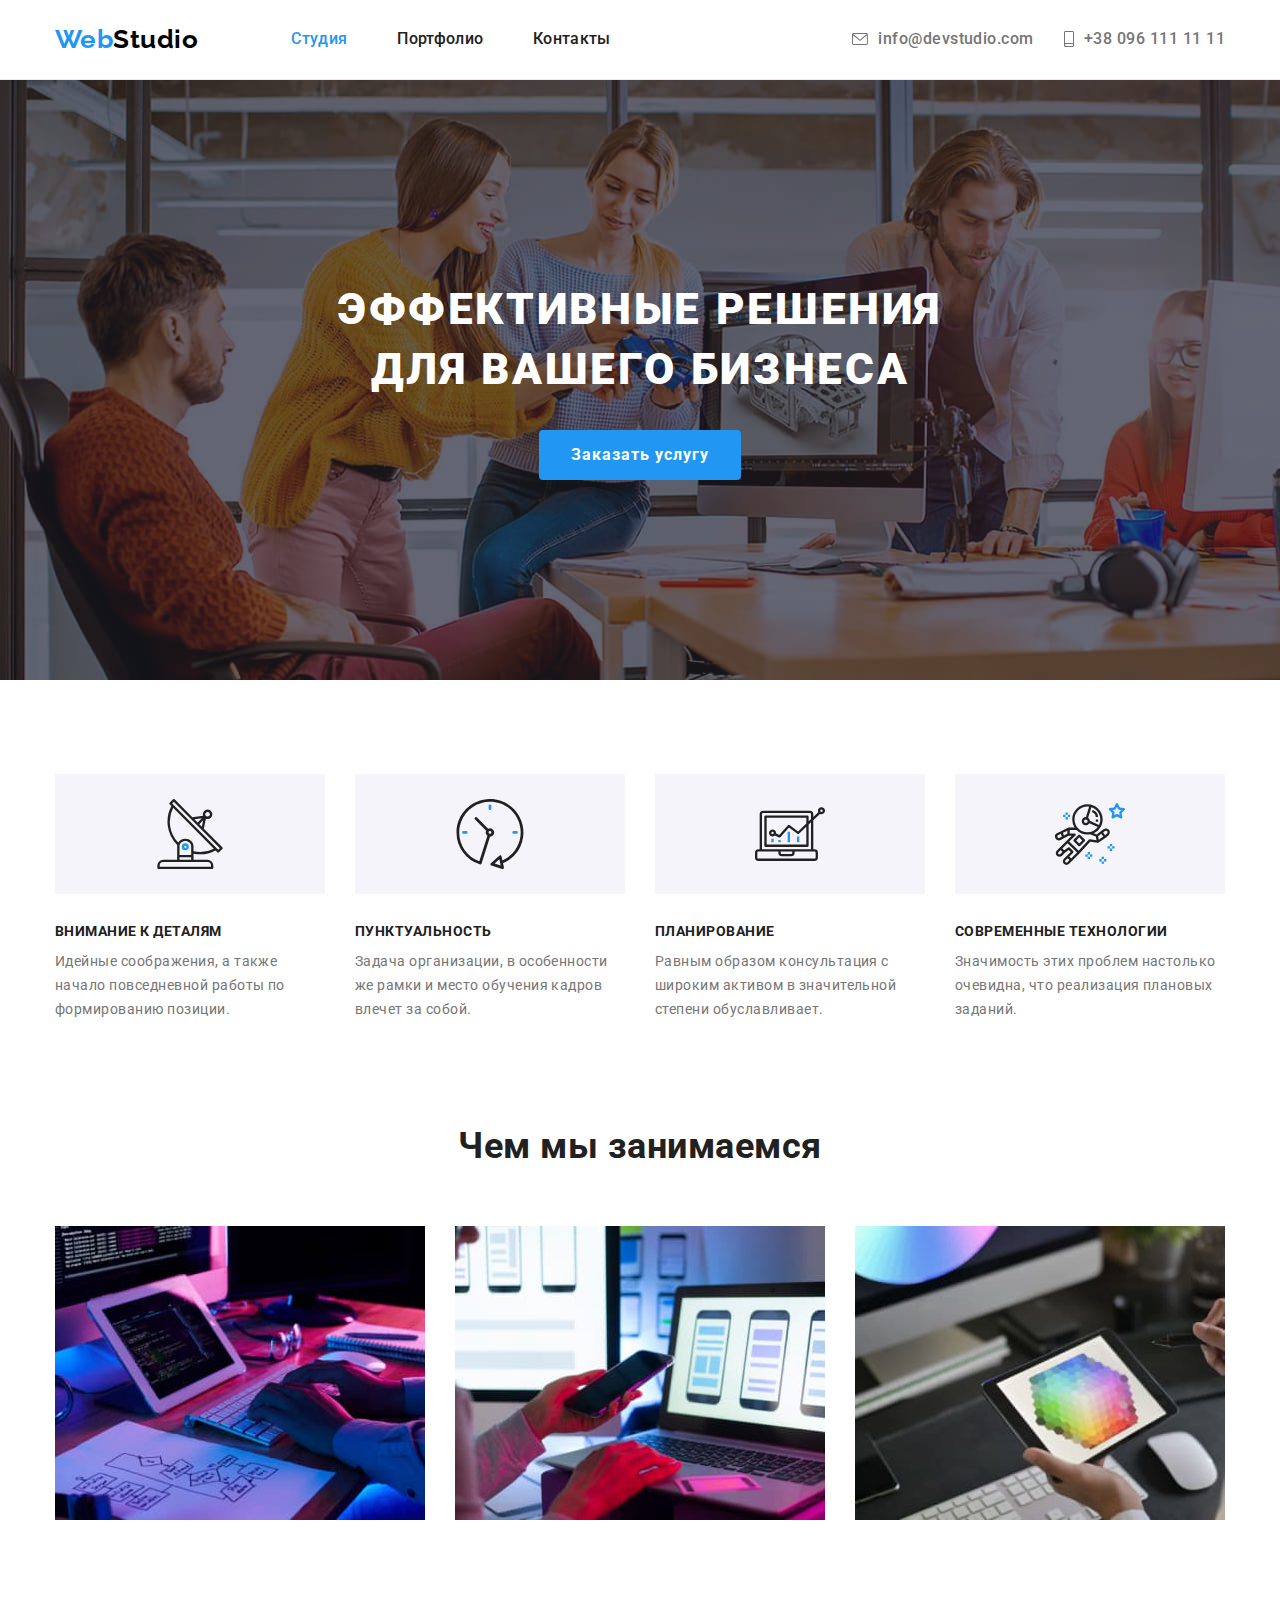
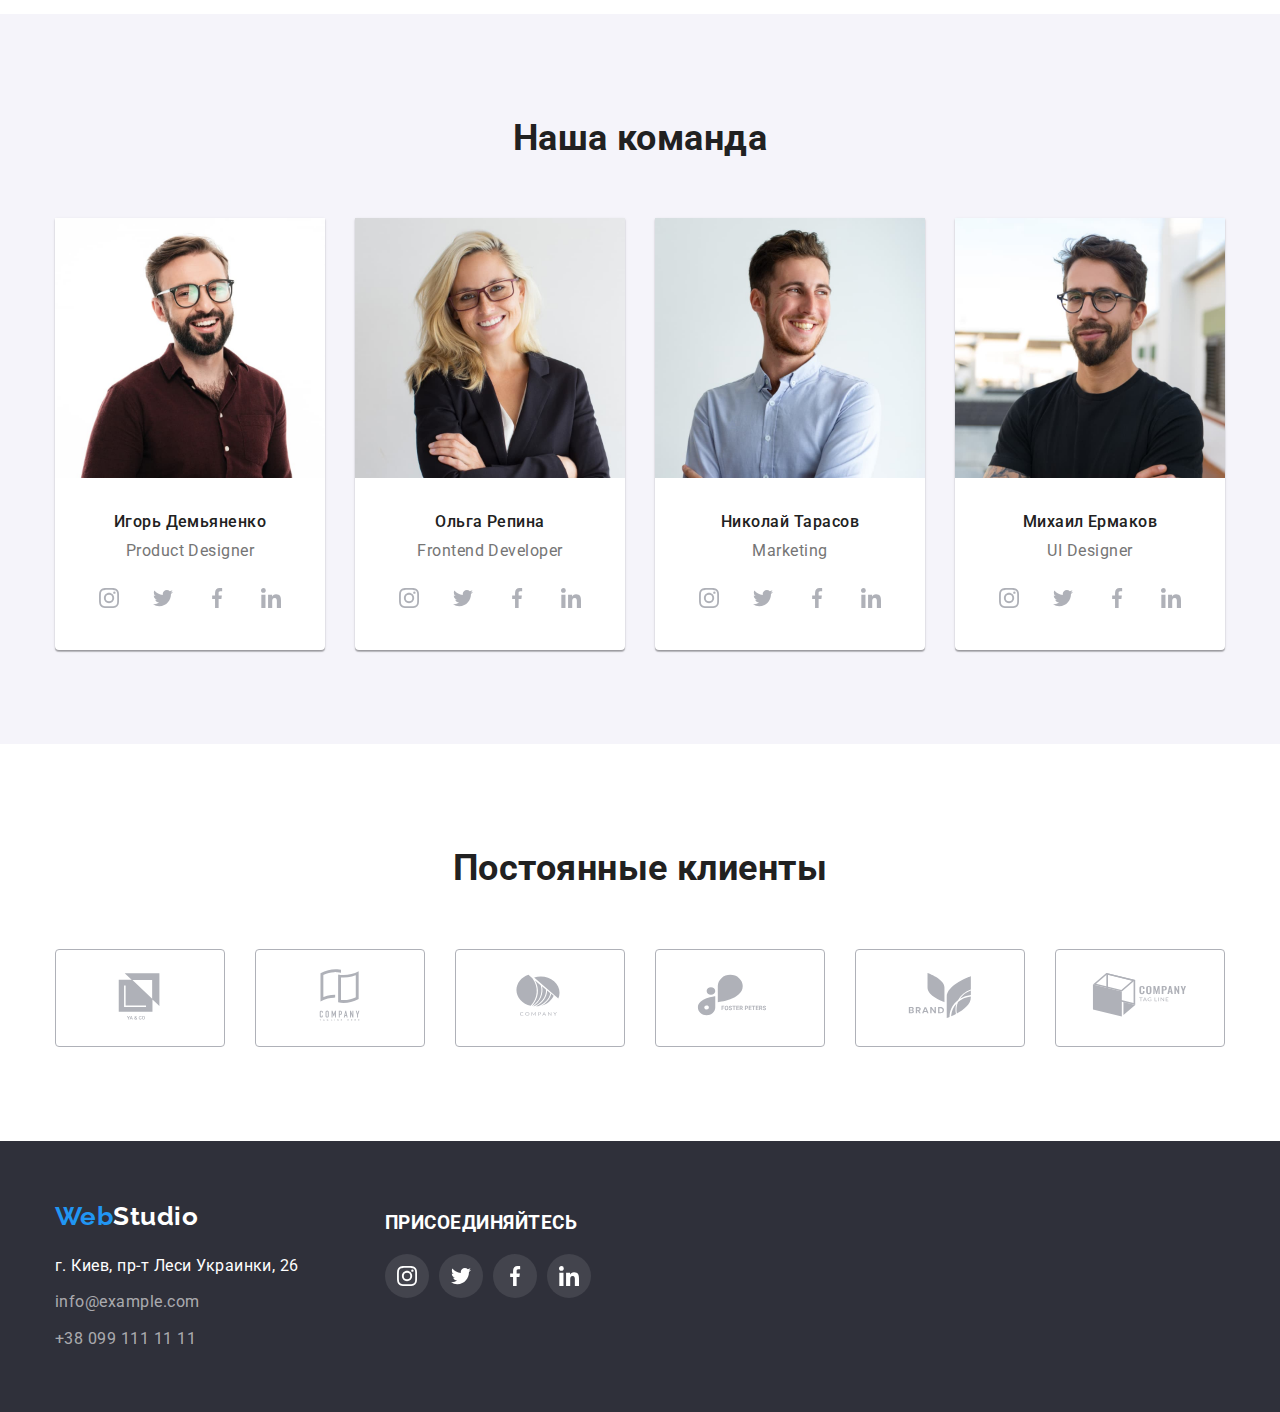
==== index.html @ c9135eb9 "hm5" ====
<!DOCTYPE html>
<html lang="ru">
<head>
   <meta charset="UTF-8">
   <meta http-equiv="X-UA-Compatible" content="IE=edge">
   <meta name="viewport" content="width=device-width, initial-scale=1.0">
   <title>Студия</title>
   <link href="https://fonts.googleapis.com/css2?family=Raleway:wght@700&family=Roboto:wght@400;500;700;900&display=swap" rel="stylesheet">
   <link rel="stylesheet" href="https://cdnjs.cloudflare.com/ajax/libs/modern-normalize/1.1.0/modern-normalize.min.css">
   <link rel="stylesheet" href="./css/style.css">
</head>
<body>
   <header class="page-header">
      <div class="container container-header">
         <nav class="site-nav">
            <a href="" class="logo">Web<span class="studio">Studio</span></a>
            <ul class="nav-list">
               <li class="nav-item"> <a href="" class="link-current">Студия</a> </li>
               <li class="nav-item"> <a href="./portfolio.html" class="link">Портфолио</a> </li>
               <li class="nav-item"> <a href="" class="link">Контакты</a> </li>
            </ul>
         </nav>
            <ul class="contacts-list">
               <li class="contacts-item"> 
                  <a href="mailto:info@example.com" class="contacts-link">
                     <svg class="contacts-icon" width="16" height="12">
                        <use href="./images/sprite.svg#icon-envelope"></use>
                     </svg> info@devstudio.com
                  </a>
               </li>
               <li class="contacts-item"> 
                  <a href="tel:+380961111111" class="contacts-link">
                     <svg class="contacts-icon" width="10" height="16">
                           <use href="./images/sprite.svg#icon-smartphone"></use>
                     </svg>+38 096 111 11 11
                  </a>
               </li>
            </ul>
      </div>      
   </header>
   <main>
      <section class="section-hero">
            <h1 class="title-hero">ЭФФЕКТИВНЫЕ РЕШЕНИЯ <br> ДЛЯ ВАШЕГО БИЗНЕСА</h1>
            <button class="btn" type="button">Заказать услугу</button>
      </section>
      <section class="section"> 
         <div class="container">
            <h2 class="section-title visually-hidden">Особенности</h2>
            <ul class="features-list">
               <li class="features-item"> 
                  <div class="features-box">
                     <svg class="features-icon" width="70" height="70">
                        <use href="./images/sprite.svg#icon-antenna-1"></use>
                     </svg>
                  </div>
                  <h3 class="features-title">ВНИМАНИЕ К ДЕТАЛЯМ</h3>
                  <p class="features-text">Идейные соображения, а также начало повседневной работы по формированию позиции.</p>
               </li>
               <li class="features-item">
                  <div class="features-box">
                     <svg class="features-icon" width="70" height="70">
                        <use href="./images/sprite.svg#icon-clock-1"></use>
                     </svg>
                  </div>
                  <h3 class="features-title">ПУНКТУАЛЬНОСТЬ</h3>
                  <p class="features-text">Задача организации, в особенности же рамки и место обучения кадров влечет за собой.</p>
               </li>
               <li class="features-item">
                  <div class="features-box">
                     <svg class="features-icon" width="70" height="70">
                        <use href="./images/sprite.svg#icon-diagram-1"></use>
                     </svg>
                  </div>
                  <h3 class="features-title">ПЛАНИРОВАНИЕ</h3>
                  <p class="features-text">Равным образом консультация с широким активом в значительной степени обуславливает.</p>
               </li>
               <li class="features-item">
                  <div class="features-box">
                     <svg class="features-icon" width="70" height="70">
                        <use href="./images/sprite.svg#icon-astronaut-1"></use>
                     </svg>
                  </div>
                  <h3 class="features-title">СОВРЕМЕННЫЕ ТЕХНОЛОГИИ</h3>
                  <p class="features-text">Значимость этих проблем настолько очевидна, что реализация плановых заданий.</p>
               </li>
            </ul>
         </div>
      </section>
      <section class="section section-img">
         <div class="container">
            <h2 class="section-title">Чем мы занимаемся</h2>
            <ul class="img-list">
               <li class=""> <img class="img" src="./images/box1.jpg" alt="box1" width="370"></li>
               <li class=""> <img class="img" src="./images/box2.jpg" alt="box2" width="370"></li>
               <li class=""> <img class="img" src="./images/box3.jpg" alt="box3" width="370"></li>
            </ul>
         </div>
      </section>
      <section class="section section-team">
         <div class="container">
            <h2 class="section-title">Наша команда</h2>
            <ul class="team-list">
               <li class="team-list-item">
                  <img src="./images/ProductDesigner.jpg" alt="ProductDesigner" width="270">
                     <div class="team-stand">
                        <h3 class="team-list-name">Игорь Демьяненко</h3>
                        <p class="team-list-position">Product Designer</p>
                        <ul class="social-list">
                           <li class="social-list-item">
                              <a href="" class="social-links">
                                 <svg class="links-icon" width="20" height="20">
                                    <use href="./images/sprite.svg#icon-instagram-2"></use>
                                 </svg>
                              </a>
                           </li>
                           <li class="social-list-item">
                              <a href="" class="social-links">
                                 <svg class="links-icon" width="20" height="20">
                                    <use href="./images/sprite.svg#icon-twitter-1"></use>
                                 </svg>
                              </a>
                           </li>
                           <li class="social-list-item">
                              <a href="" class="social-links">
                                 <svg class="links-icon" width="20" height="20">
                                    <use href="./images/sprite.svg#icon-facebook-1"></use>
                                 </svg>
                              </a>
                           </li>
                           <li class="social-list-item">
                              <a href="" class="social-links">
                                 <svg class="links-icon" width="20" height="20">
                                    <use href="./images/sprite.svg#icon-linkedin-1"></use>
                                 </svg>
                              </a>
                           </li>
                        </ul>
                     </div>
               </li>
               <li class="team-list-item">
                  <img src="./images/FrontendDeveloper.jpg" alt="FrontendDeveloper" width="270">
                     <div class="team-stand">
                        <h3 class="team-list-name">Ольга Репина</h3>
                        <p class="team-list-position">Frontend Developer</p>
                         <ul class="social-list">
                           <li class="social-list-item">
                              <a href="" class="social-links">
                                 <svg class="links-icon" width="20" height="20">
                                    <use href="./images/sprite.svg#icon-instagram-2"></use>
                                 </svg>
                              </a>
                           </li>
                           <li class="social-list-item">
                              <a href="" class="social-links">
                                 <svg class="links-icon" width="20" height="20">
                                    <use href="./images/sprite.svg#icon-twitter-1"></use>
                                 </svg>
                              </a>
                           </li>
                           <li class="social-list-item">
                              <a href="" class="social-links">
                                 <svg class="links-icon" width="20" height="20">
                                    <use href="./images/sprite.svg#icon-facebook-1"></use>
                                 </svg>
                              </a>
                           </li>
                           <li class="social-list-item">
                              <a href="" class="social-links">
                                 <svg class="links-icon" width="20" height="20">
                                    <use href="./images/sprite.svg#icon-linkedin-1"></use>
                                 </svg>
                              </a>
                           </li>
                        </ul>
                     </div>
               </li>        
               <li class="team-list-item">
                  <img src="./images/Marketing.jpg" alt="Marketing" width="270">
                     <div class="team-stand">
                        <h3 class="team-list-name">Николай Тарасов</h3>
                        <p class="team-list-position">Marketing</p>
                         <ul class="social-list">
                           <li class="social-list-item">
                              <a href="" class="social-links">
                                 <svg class="links-icon" width="20" height="20">
                                    <use href="./images/sprite.svg#icon-instagram-2"></use>
                                 </svg>
                              </a>
                           </li>
                           <li class="social-list-item">
                              <a href="" class="social-links">
                                 <svg class="links-icon" width="20" height="20">
                                    <use href="./images/sprite.svg#icon-twitter-1"></use>
                                 </svg>
                              </a>
                           </li>
                           <li class="social-list-item">
                              <a href="" class="social-links">
                                 <svg class="links-icon" width="20" height="20">
                                    <use href="./images/sprite.svg#icon-facebook-1"></use>
                                 </svg>
                              </a>
                           </li>
                           <li class="social-list-item">
                              <a href="" class="social-links">
                                 <svg class="links-icon" width="20" height="20">
                                    <use href="./images/sprite.svg#icon-linkedin-1"></use>
                                 </svg>
                              </a>
                           </li>
                        </ul>
                     </div>
               </li>        
               <li class="team-list-item">
                  <img src="./images/UIDesigner.jpg" alt="UIDesigner" width="270">
                     <div class="team-stand">
                        <h3 class="team-list-name">Михаил Ермаков</h3>
                        <p class="team-list-position">UI Designer</p>
                         <ul class="social-list">
                           <li class="social-list-item">
                              <a href="" class="social-links">
                                 <svg class="links-icon" width="20" height="20">
                                    <use href="./images/sprite.svg#icon-instagram-2"></use>
                                 </svg>
                              </a>
                           </li>
                           <li class="social-list-item">
                              <a href="" class="social-links">
                                 <svg class="links-icon" width="20" height="20">
                                    <use href="./images/sprite.svg#icon-twitter-1"></use>
                                 </svg>
                              </a>
                           </li>
                           <li class="social-list-item">
                              <a href="" class="social-links">
                                 <svg class="links-icon" width="20" height="20">
                                    <use href="./images/sprite.svg#icon-facebook-1"></use>
                                 </svg>
                              </a>
                           </li>
                           <li class="social-list-item">
                              <a href="" class="social-links">
                                 <svg class="links-icon" width="20" height="20">
                                    <use href="./images/sprite.svg#icon-linkedin-1"></use>
                                 </svg>
                              </a>
                           </li>
                        </ul>
                     </div>
               </li>
            </ul>
         </div>
      </section>
      <section class="section">
         <div class="container">
            <h2 class="section-title">Постоянные клиенты</h2>
            <ul class="client-list">
               <li class="client-item">
                  <a href="" class="client-link">
                     <svg class="client-icon" width="106" height="60">
                        <use href="./images/sprite.svg#icon-Logo"></use>
                     </svg>
                  </a>
               </li>
               <li class="client-item">
                  <a href="" class="client-link">
                     <svg class="client-icon" width="106" height="60">
                        <use href="./images/sprite.svg#icon-Logo-1"></use>
                     </svg>
                  </a>
               </li>
               <li class="client-item">
                  <a href="" class="client-link">
                     <svg class="client-icon" width="106" height="60">
                        <use href="./images/sprite.svg#icon-Logo-2"></use>
                     </svg>
                  </a>
               </li>
               <li class="client-item">
                  <a href="" class="client-link">
                     <svg class="client-icon" width="106" height="60">
                        <use href="./images/sprite.svg#icon-Logo-3"></use>
                     </svg>
                  </a>
               </li>
               <li class="client-item">
                  <a href="" class="client-link">
                     <svg class="client-icon" width="106" height="60">
                        <use href="./images/sprite.svg#icon-Logo-4"></use>
                     </svg>
                  </a>
               </li>
               <li class="client-item">
                  <a href="" class="client-link">
                     <svg class="client-icon" width="106" height="60">
                        <use href="./images/sprite.svg#icon-Logo-5"></use>
                     </svg>
                  </a>
               </li>
            </ul>
         </div>
      </section>
   </main>
   <footer class="footer"> 
      <div class="container-footer">
         <div>
            <a href="" class="logo-footer">Web<span class="studio-footer">Studio</span></a>
            <address class="address">
               <ul class="address-list">
                  <li class="address-list-item"> <p> г. Киев, пр-т Леси Украинки, 26</p></li>
                  <li class="address-list-item"> <a href="mailto:info@example.com" class="contacts-link-footer">info@example.com</a></li>
                  <li class="address-list-item"> <a href="tel:+380991111111" class="contacts-link-footer">+38 099 111 11 11</a></li>
               </ul>
            </address>
         </div>
         <div class="social-box">
            <h3 class="social-box-title">ПРИСОЕДИНЯЙТЕСЬ</h3>
             <ul class="social-list">
               <li class="social-list-item">
                  <a href="" class="social-links social-links-footer">
                     <svg class="links-icon-footer" width="20" height="20">
                        <use href="./images/sprite.svg#icon-instagram-2"></use>
                     </svg>
                  </a>
               </li>
               <li class="social-list-item">
                 <a href="" class="social-links social-links-footer">
                    <svg class="links-icon-footer" width="20" height="20">
                         <use href="./images/sprite.svg#icon-twitter-1"></use>
                     </svg>
                  </a>
               </li>
               <li class="social-list-item">
                  <a href="" class="social-links social-links-footer">
                    <svg class="links-icon-footer" width="20" height="20">
                        <use href="./images/sprite.svg#icon-facebook-1"></use>
                     </svg>
                  </a>
               </li>
               <li class="social-list-item">
                  <a href="" class="social-links social-links-footer">
                     <svg class="links-icon-footer" width="20" height="20">
                        <use href="./images/sprite.svg#icon-linkedin-1"></use>
                     </svg>
                  </a>
               </li>
            </ul>
         </div>
       </div>
   </footer>
</body>
</html>
---- css/style.css ----
html {
  box-sizing: border-box;
}

*,
*::before,
*::after {
  box-sizing: inherit;
}

:root {
  --primary-text-color: #212121;
  --text-color: #757575;
  --accent-color: #2196f3;
  --primary-white-color: #ffffff;
  --logo-color: #000000;
  --grey-color: #f5f4fa;
  --background-color: #2f303a;
  --card-shadow: 0px 1px 3px rgba(0, 0, 0, 0.12),
    0px 1px 1px rgba(0, 0, 0, 0.14), 0px 2px 1px rgba(0, 0, 0, 0.2);
  --card-interval: 30px;
}
body{

  font-family: Roboto, sans-serif;
  color: var(--primary-text-color);
  background-color: var(--primary-white-color);
  letter-spacing: 0.03em;
  
}
h1,
h2,
h3,
h4,
p,
ul {
  margin: 0;
  padding: 0;
}
ul {
  list-style: none;
}
/* Common classes */
.container {
  width: 1200px;
  margin: 0 auto;
  padding: 0 15px;
}
.img {
  display: block;
  width: 100%;
  height: auto;
}
.visually-hidden {
  position: absolute;
  width: 1px;
  height: 1px;
  margin: -1px;
  border: 0;
  padding: 0;
  clip: rect(0 0 0 0);
  overflow: hidden;
}

/* common header */
.page-header {
  border-bottom: 1px solid #ececec;
  height: 80px;
  display: flex;
}
.container-header {
  display: flex;
  align-items: center;
}
.site-nav {
  display: flex;
  align-items: center;
  margin-right: auto;
}

.logo {
  color: var(--accent-color);
  font-family: Raleway;
  font-weight: 700;
  font-size: 26px;
  line-height: 1.19;
  text-align: left;
  text-decoration: none;
  display: inline-block;
  margin-right: 93px;
}

.studio {
  display: inline-block;
  color: var(--logo-color);
}

.nav-list {
  display: flex;
}
.nav-item:not(:last-child) {
  margin-right: 50px;
}
.contacts-item:not(:last-child) {
  margin-right: 50px;
}

.link {
  color: var(--primary-text-color);
  text-decoration: none;
  display: block;
  padding-top: 20px;
  padding-bottom: 20px;
  font-weight: 500;
  line-height: 1.14;
  letter-spacing: 0.02em;
}
.link-current {
  color: var(--accent-color);
  text-decoration: none;
  display: block;
  padding-top: 20px;
  padding-bottom: 20px;
  font-weight: 500;
  line-height: 1.14;
  letter-spacing: 0.02em;
}
.link:hover,
.link:focus,
.contacts-link:hover .contacts-icon,.contacts-link:focus .contacts-icon
 {
  fill:var(--accent-color);
  color: var(--accent-color);
}
.contacts-link:hover,.contacts-link:focus{
  color: var(--accent-color);
}

.contacts-list {
  display: flex;
  align-items: center;
}
.contacts-item {
  display: flex
}
.contacts-item:not(:last-child){
  margin-right: var(--card-interval);
}

.contacts-link{
  display: flex;
  color: var(--text-color);
  text-decoration: none;
  align-items: center;
  font-weight: 500;
  line-height: 1.14;
  padding-top: 20px;
  padding-bottom: 20px;
}
.contacts-icon{
  margin-right: 10px;
  fill: var(--text-color);
  padding: 0;
}


/* main index.html */
.section-hero {
  background: var(--background-color);
  padding: 200px 0;
  text-align: center;
  height:600px;
  max-width: 1600px;
  background-repeat: no-repeat;
  margin-left: auto;
  margin-right: auto;
  background-image:linear-gradient(to right, rgba(47, 48, 58, 0.4),rgba(47, 48, 58, 0.4)), url(../images/background.css/background\ img.jpg);
}

.title-hero {
  color: var(--primary-white-color);
  font-size: 44px;
  font-weight: 900;
  line-height: 1.36;
  letter-spacing: 0.06em;
  text-align: center;
  margin-bottom: 30px;
}
.btn {
  color: var(--primary-white-color);
  background: var(--accent-color);
  font-size: 16px;
  line-height: 1.88;
  font-weight: 700;
  letter-spacing: 0.06em;
  cursor: pointer;
  border-radius: 4px;
  border: 0;
  padding: 10px 32px;
}
.btn:hover {
  background: #188ce8;
}
.section {
  padding: 94px 0;
}
.section-title {
  font-size: 36px;
  font-weight: 700;
  line-height: 1.67;
  text-align: center;
  margin-bottom: 50px;
}

.features-list {
  display: flex;
}
.features-item {

}
.features-item:not(:last-child) {
  margin-right: var(--card-interval);
}

.features-box{
  display: flex;
  margin-bottom:var(--card-interval);
  background: var(--grey-color);
  align-items: center;
  padding: 25px 100px;
}
.features-icon{

}

.features-title {
  font-weight: 700;
  line-height: 1.14;
  font-size: 14px;
  margin-bottom: 10px;
}
.features-text {
  color: var(--text-color);
  line-height: 1.71;
  font-size: 14px;
}
.section-img {
  padding-top: 0;
}
.img-list {
  display: flex;
  justify-content: space-between;
}

.section-team {
  background: var(--grey-color);
}
.team-list {
  display: flex;
  justify-content: space-between;
}
.team-list-item {
  background: var(--primary-white-color);
  box-shadow: var(--card-shadow);
  border-radius: 0px 0px 4px 4px;
  text-align: center;
}
.team-stand {
  padding: 30px 0;
}
.team-list-name {
  font-size: 16px;
  font-weight: 500;
  line-height: 1.19;
  margin-bottom: 10px;
}
.team-list-position {
  color: var(--text-color);
  font-size: 16px;
  line-height: 1.19;
  margin-bottom: 16px;
}
.social-list{
  display: flex;
  align-items: center;
  justify-content: center;
}
.social-list-item:not(:last-child){
  margin-right: 10px;
}
.social-links{
  display: flex;
  justify-content: center;
  align-items: center;
  cursor: pointer;
  width: 44px;
  background: #FFFFFF;
  height: 44px;
  border-radius: 50%;
  border: 0;
  padding: 0;
}
.social-links:hover,
.social-links:focus{
  background: var(--accent-color);
}
.links-icon{
  fill: #AFB1B8;
}
.social-links:hover .links-icon, .social-links:focus .links-icon    
{
  fill: #FFFFFF;
}     
.client-list{
  display: flex;
}
.client-item{
 
}
.client-item:not(:last-child){
 margin-right: var(--card-interval);
}
.client-link{
  display: block;
  border: 1px solid #AFB1B8;
  border-radius: 4px;
  cursor: pointer;
  background: #FFFFFF;
  border-radius: 4px;
  padding: 16px 31px;
}
.client-link:hover .client-icon, .client-link:focus .client-icon{
  fill: var(--accent-color);
}
.client-link:hover, .client-link:focus{
  border-color: var(--accent-color);
}
.client-icon{
  fill: #AFB1B8;
}
.client-icon:hover,
.client-icon:focus{
  fill: var(--accent-color);
}
/* main portfolio.html */
.portfolio-section {
}

.filter-list {
  display: flex;
  justify-content: center;
  margin-bottom: 50px;
}
.filter-item {
}
.filter-item:not(:last-child) {
  margin-right: 8px;
  
}

.filter-button {
  cursor: pointer;
  background: var(--grey-color);
  font-size: 16px;
  font-weight: 500;
  line-height: 1.63;
  border-radius: 4px;
  border: none;
  display: inline-block;
  padding: 6px 22px;
}
.filter-button:hover , .filter-button:focus{
  color: var(--primary-white-color);
  background: var(--accent-color);
  box-shadow: 0px 3px 1px rgba(0, 0, 0, 0.1), 0px 1px 2px rgba(0, 0, 0, 0.08), 0px 2px 2px rgba(0, 0, 0, 0.12);
}

.project-list {
  display: flex;
  flex-wrap: wrap;
  margin-left: calc(-1 * var(--card-interval));
  margin-top: calc(-1 * var(--card-interval));
}

.project-item {
  flex-basis: calc(100% / 3 - var(--card-interval));
  margin-left: var(--card-interval);
  margin-top: var(--card-interval);
}

.project-link:hover, 
.project-link:focus{
 box-shadow: 0px 1px 1px rgba(0, 0, 0, 0.12),
             0px 4px 4px rgba(0, 0, 0, 0.06), 
             1px 4px 6px rgba(0, 0, 0, 0.16);
}
.project-link {
  text-decoration: none;
  color: var(--primary-text-color);
  display: block;
}
.project-link 

.project-title {
  font-size: 18px;
  font-weight: 700;
  line-height: 2;
  letter-spacing: 0.06em;
  margin-bottom: 4px;
}
.project-text {
  color: var(--text-color);
  font-size: 16px;
  line-height: 1.88;
}
.border {
  padding: 20px 24px;
  border-left: 1px solid #EEEEEE; ;
  border-right: 1px solid #EEEEEE; ;
  border-bottom: 1px solid #EEEEEE; ;
}
/* common footer */
.footer {
  background: var(--background-color);
  padding: 60px 0;
}
.container-footer {
  display: flex;
  width: 1200px;
  margin: 0 auto;
  padding: 0 15px;
}
.logo-footer {
  color: var(--accent-color);
  font-family: Raleway;
  font-weight: 700;
  font-size: 26px;
  line-height: 1.19;
  text-align: left;
  text-decoration: none;
  display: inline-block;
  margin-bottom: 20px;
}
.studio-footer {
  color: var(--primary-white-color);
  display: inline-block;
}
.address {
  color: var(--primary-white-color);
  line-height: 1.71;
  padding-right: 1em;
}
.address-list {
  font-style: normal;
}

.address-list-item:not(:last-child) {
  margin-bottom: 9px;
}
.contacts-link-footer {
  color: rgba(255, 255, 255, 0.6);
  text-decoration: none;
  display: block;
}

.social-box{
  width: 206px;
  margin: 12px 0 0 70px;
}
.social-box-title{
  display: inline-block;
  font-weight: 700;
  line-height: 1.14;
  color:#ffffff;
  margin-bottom: 20px;
}
.social-links-footer{
  background: #43444D;
}
.links-icon-footer{
  fill: #FFFFFF;
}
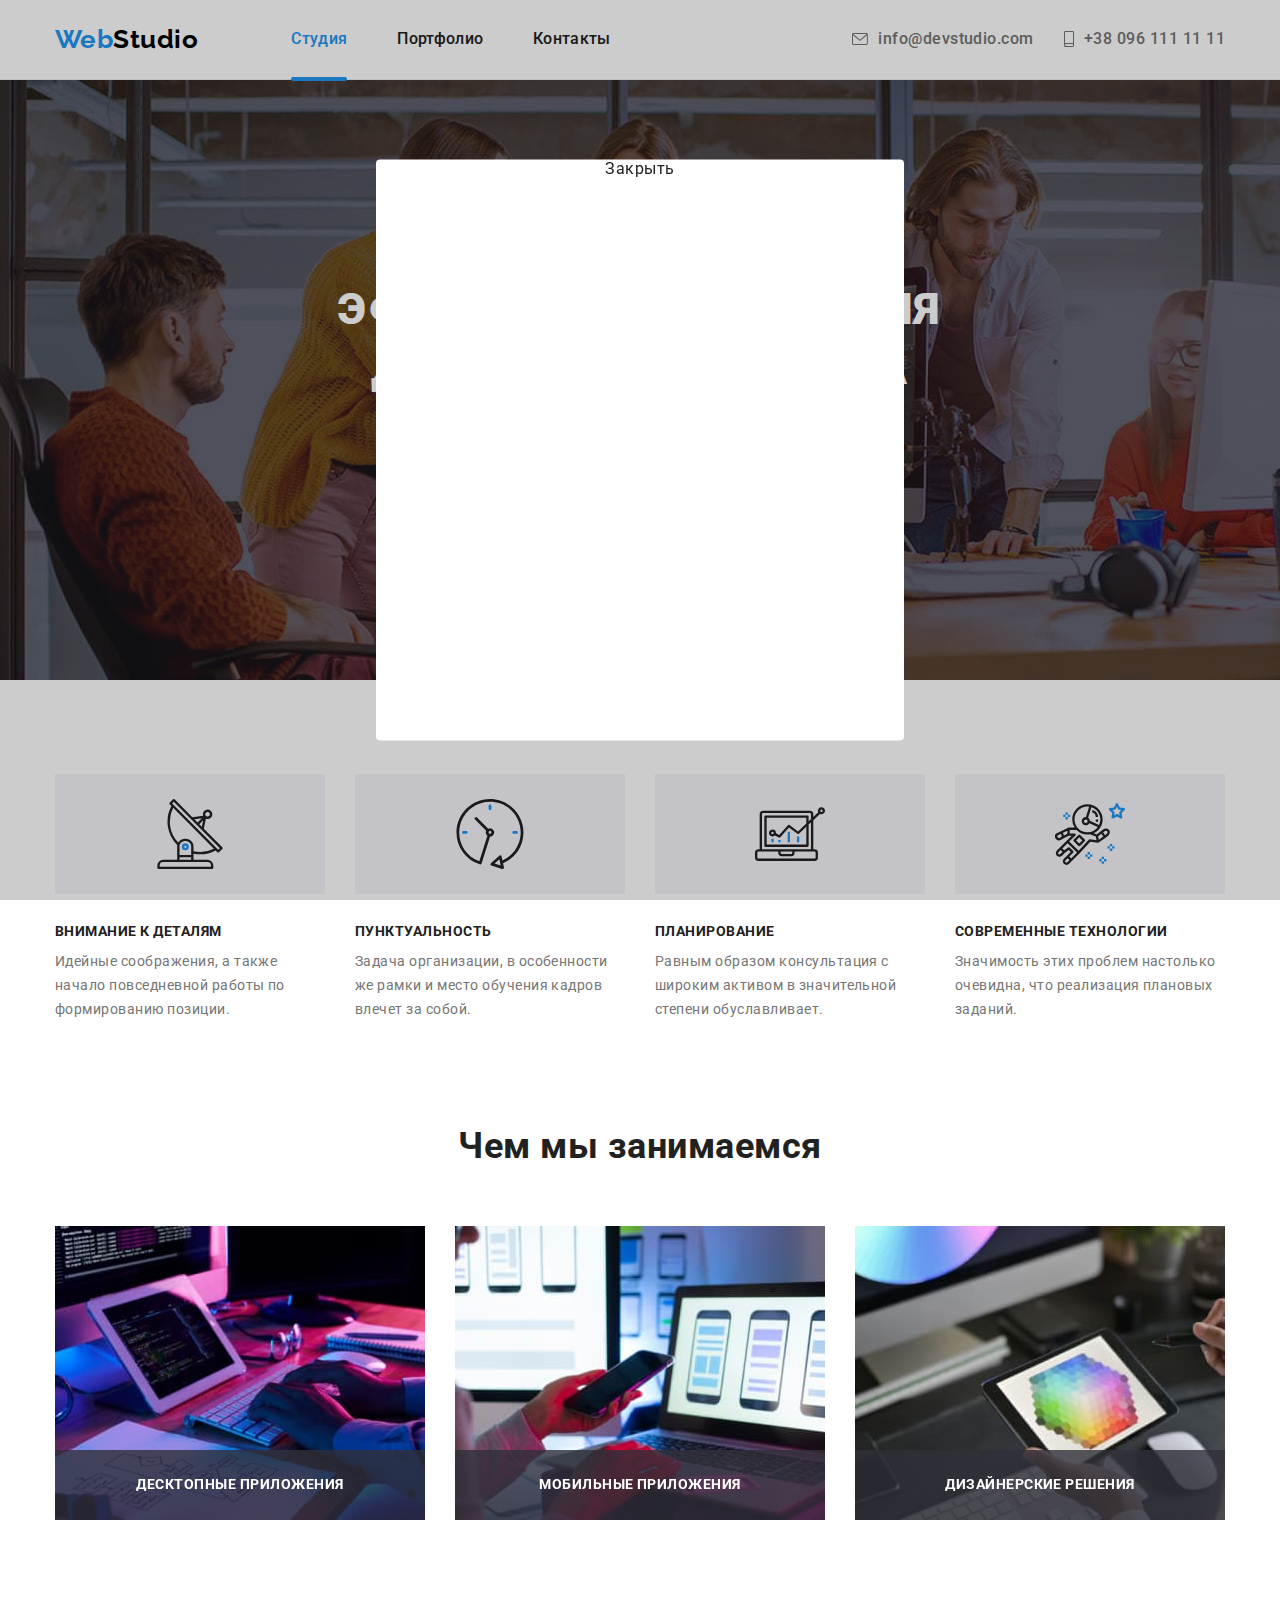
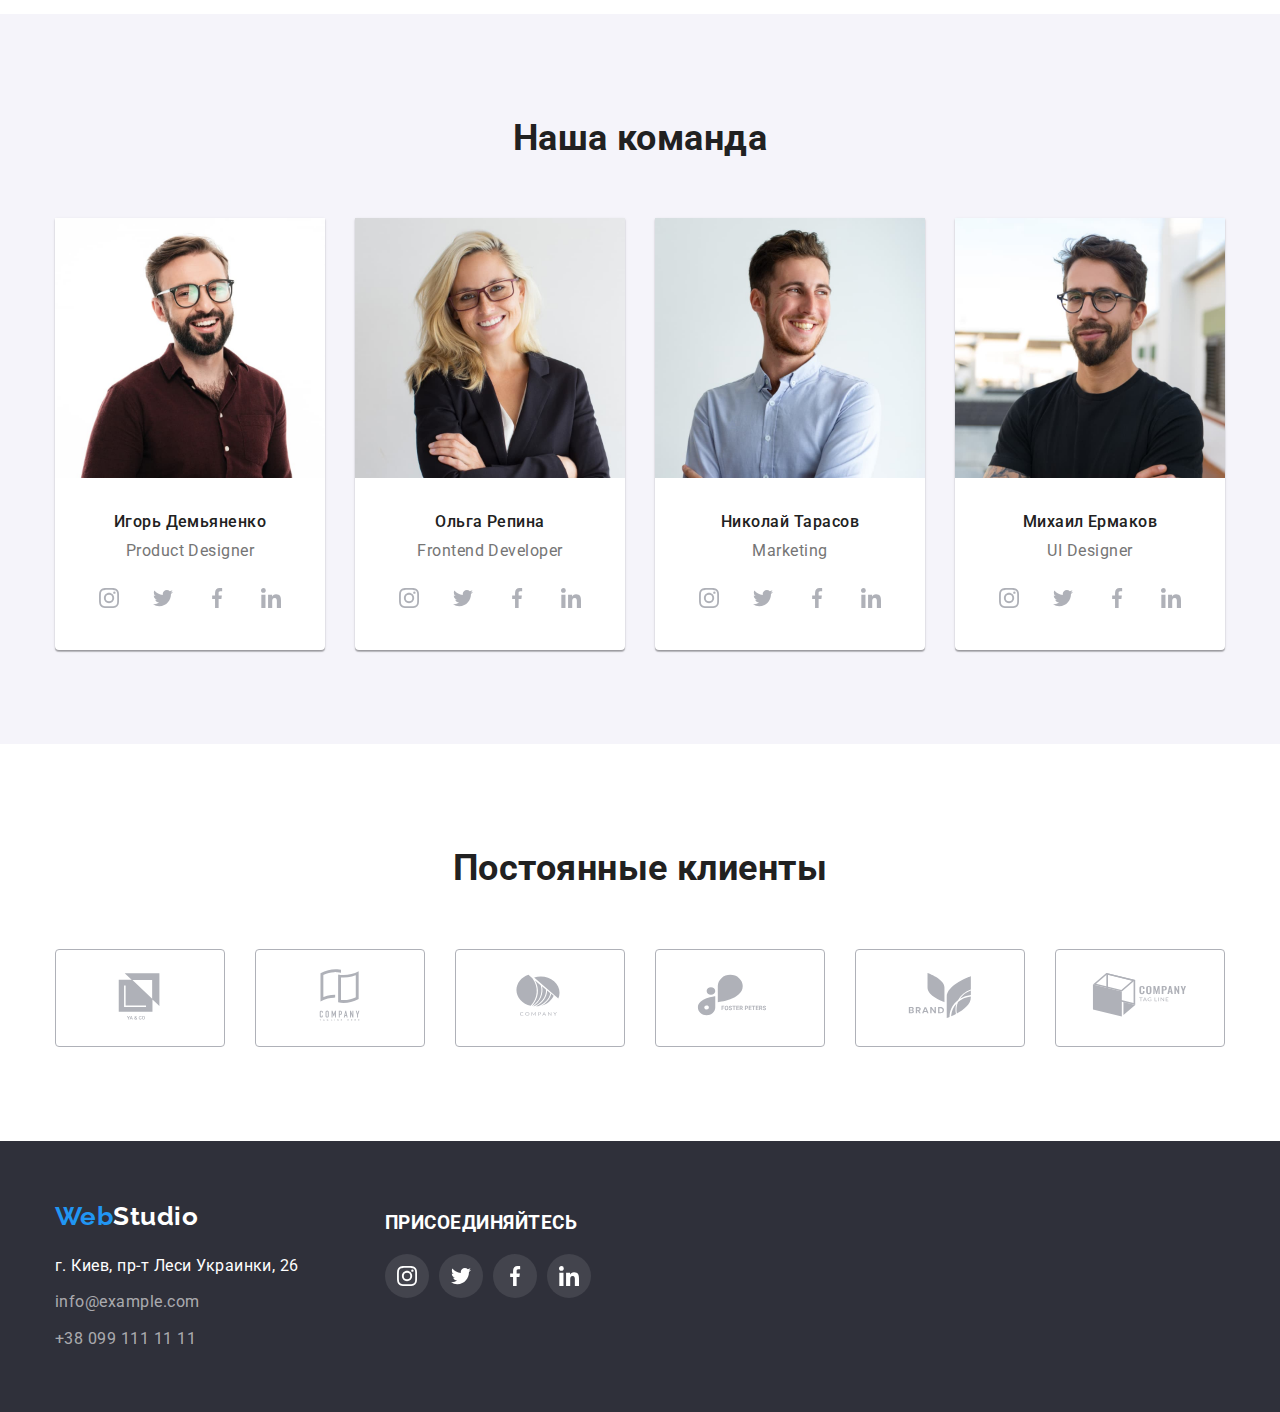
==== commit 861c0d94: "hm5" ====
--- a/index.html
+++ b/index.html
@@ -41,7 +41,13 @@
    <main>
       <section class="section-hero">
             <h1 class="title-hero">ЭФФЕКТИВНЫЕ РЕШЕНИЯ <br> ДЛЯ ВАШЕГО БИЗНЕСА</h1>
-            <button class="btn" type="button">Заказать услугу</button>
+            <button data-modal-open class="btn" type="button">Заказать услугу</button>
+            <div class="backdrop is-hidden" data-modal>
+               <div class="modal">
+                  <p>Закрыть</p>
+               </div>
+            </div>
+            <button data-modal-close>            </button>
       </section>
       <section class="section"> 
          <div class="container">
@@ -90,9 +96,24 @@
          <div class="container">
             <h2 class="section-title">Чем мы занимаемся</h2>
             <ul class="img-list">
-               <li class=""> <img class="img" src="./images/box1.jpg" alt="box1" width="370"></li>
-               <li class=""> <img class="img" src="./images/box2.jpg" alt="box2" width="370"></li>
-               <li class=""> <img class="img" src="./images/box3.jpg" alt="box3" width="370"></li>
+               <li class=""> 
+                  <div class="img-overlay">
+                     <img class="img" src="./images/box1.jpg" alt="box1" width="370">
+                     <h3 class="img-title">ДЕСКТОПНЫЕ ПРИЛОЖЕНИЯ</h3>
+                   </div>
+               </li>
+               <li class=""> 
+                  <div class="img-overlay">
+                     <img class="img" src="./images/box2.jpg" alt="box2" width="370">
+                     <h3 class="img-title">МОБИЛЬНЫЕ ПРИЛОЖЕНИЯ</h3>
+                  </div>
+                  </li>
+               <li class=""> 
+                  <div class="img-overlay">
+                     <img class="img" src="./images/box3.jpg" alt="box3" width="370">
+                     <h3 class="img-title">ДИЗАЙНЕРСКИЕ РЕШЕНИЯ</h3>
+                  </div>
+               </li>
             </ul>
          </div>
       </section>
@@ -348,5 +369,6 @@
          </div>
        </div>
    </footer>
+   <script src="./js/modal.js"></script>
 </body>
 </html>--- a/css/style.css
+++ b/css/style.css
@@ -109,21 +109,32 @@
   color: var(--primary-text-color);
   text-decoration: none;
   display: block;
-  padding-top: 20px;
-  padding-bottom: 20px;
+  padding-top: 32px;
+  padding-bottom: 32px;
   font-weight: 500;
   line-height: 1.14;
   letter-spacing: 0.02em;
 }
 .link-current {
+  position: relative;
   color: var(--accent-color);
   text-decoration: none;
   display: block;
-  padding-top: 20px;
-  padding-bottom: 20px;
+  padding-top: 32px;
+  padding-bottom: 32px;
   font-weight: 500;
   line-height: 1.14;
   letter-spacing: 0.02em;
+}
+.link-current::after{
+  position: absolute;
+  content: "";
+  left: 0;
+  bottom: 0;
+  width: 100%;
+  height: 4px;
+  background: #2196F3;
+  border-radius: 2px;
 }
 .link:hover,
 .link:focus,
@@ -174,7 +185,8 @@
   background-repeat: no-repeat;
   margin-left: auto;
   margin-right: auto;
-  background-image:linear-gradient(to right, rgba(47, 48, 58, 0.4),rgba(47, 48, 58, 0.4)), url(../images/background.css/background\ img.jpg);
+  background-image:linear-gradient(to right, rgba(47, 48, 58, 0.4),rgba(47, 48, 58, 0.4)),
+                   url(../images/background.css/background\ img.jpg);
 }
 
 .title-hero {
@@ -201,6 +213,26 @@
 .btn:hover {
   background: #188ce8;
 }
+.backdrop{
+  position: fixed;
+  top: 0;
+  left: 0;
+  width: 100%;
+  height: 100%;
+  background-color: rgba(0, 0, 0, 0.2);
+}
+.modal{
+  position: absolute;
+  top: 50%;
+  left: 50%;
+  transform: translate(-50%,-50%);
+  min-height: 581px;
+  min-width: 528px;
+  border-radius: 4px;
+  background: #FFFFFF;
+
+
+}
 .section {
   padding: 94px 0;
 }
@@ -215,9 +247,7 @@
 .features-list {
   display: flex;
 }
-.features-item {
-
-}
+
 .features-item:not(:last-child) {
   margin-right: var(--card-interval);
 }
@@ -228,9 +258,6 @@
   background: var(--grey-color);
   align-items: center;
   padding: 25px 100px;
-}
-.features-icon{
-
 }
 
 .features-title {
@@ -250,6 +277,30 @@
 .img-list {
   display: flex;
   justify-content: space-between;
+}
+.img-overlay{
+  position: relative;
+  display: flex;
+  justify-content: center;
+}
+.img-title{
+  position: absolute;
+  display: block;
+  bottom: 0;
+  padding: 27px 0;
+  color: #ffffff;
+  font-size: 14px;
+  font-weight: 700;
+  line-height: 1.14;
+}
+.img-overlay::before{
+  position: absolute;
+  content: "";
+  width: 100%;
+  height: 70px;
+  bottom: 0;
+  left: 0;
+  background: rgba(47, 48, 58, 0.8);
 }
 
 .section-team {
@@ -372,7 +423,9 @@
 .filter-button:hover , .filter-button:focus{
   color: var(--primary-white-color);
   background: var(--accent-color);
-  box-shadow: 0px 3px 1px rgba(0, 0, 0, 0.1), 0px 1px 2px rgba(0, 0, 0, 0.08), 0px 2px 2px rgba(0, 0, 0, 0.12);
+  box-shadow: 0px 3px 1px rgba(0, 0, 0, 0.1), 
+              0px 1px 2px rgba(0, 0, 0, 0.08), 
+              0px 2px 2px rgba(0, 0, 0, 0.12);
 }
 
 .project-list {
@@ -386,6 +439,36 @@
   flex-basis: calc(100% / 3 - var(--card-interval));
   margin-left: var(--card-interval);
   margin-top: var(--card-interval);
+}
+.project-overlay{
+  position: relative;
+}
+
+.project-text-is-hidden{
+  position: absolute;
+  opacity: 0;
+  width: 100%;
+  top: 50%;
+  left: 50%;
+  transform: translate(-50%,-50%);
+  font-size: 18px;
+  line-height: 1.56;
+  color:#ffffff;
+  padding: 63px 24px;       
+}
+
+.project-link:hover .project-text-is-hidden, .project-link:focus .project-text-is-hidden{ 
+  opacity: 1;
+} 
+
+.project-link:hover .project-overlay::before,
+.project-link:focus .project-overlay::before{
+  display: block;
+  position: absolute;
+  content: "";
+  width: 100%;
+  height: 100%;
+  background: rgba(33, 150, 243, 0.9);
 }
 
 .project-link:hover, 
@@ -399,7 +482,6 @@
   color: var(--primary-text-color);
   display: block;
 }
-.project-link 
 
 .project-title {
   font-size: 18px;
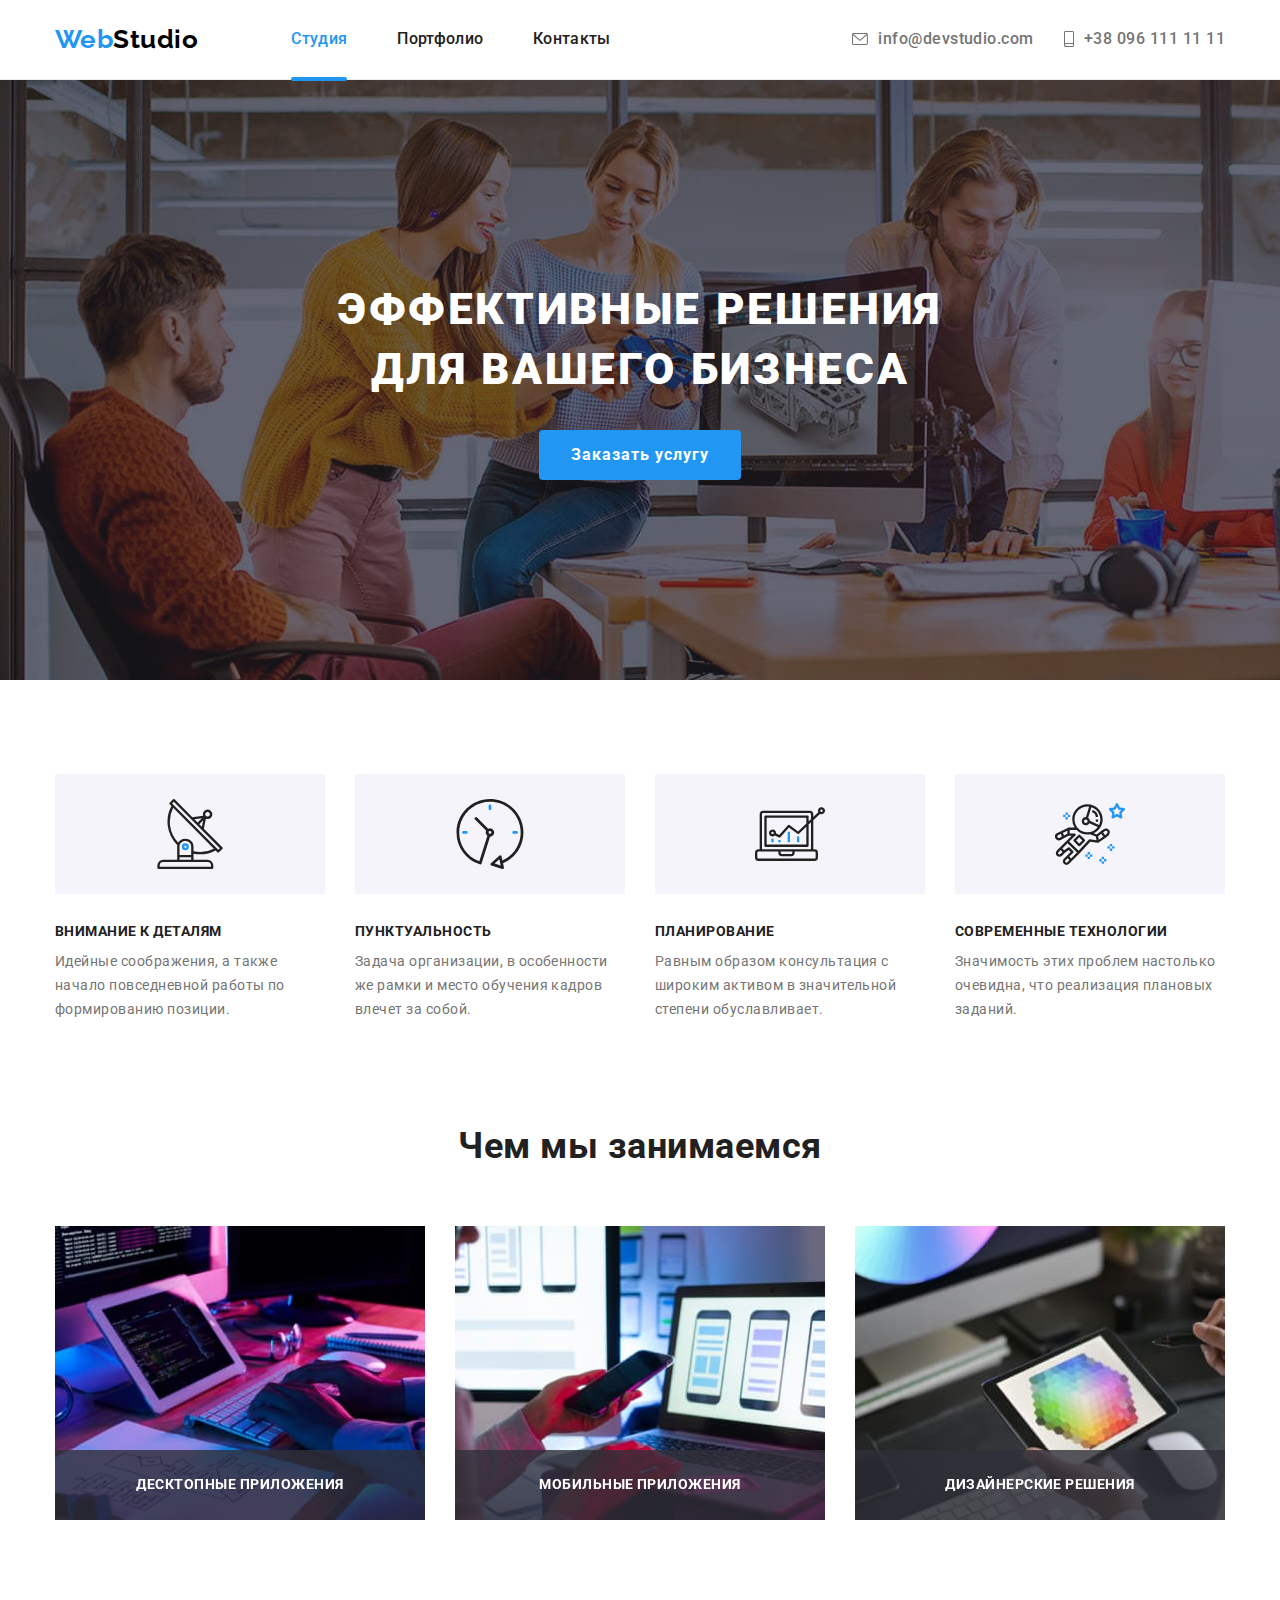
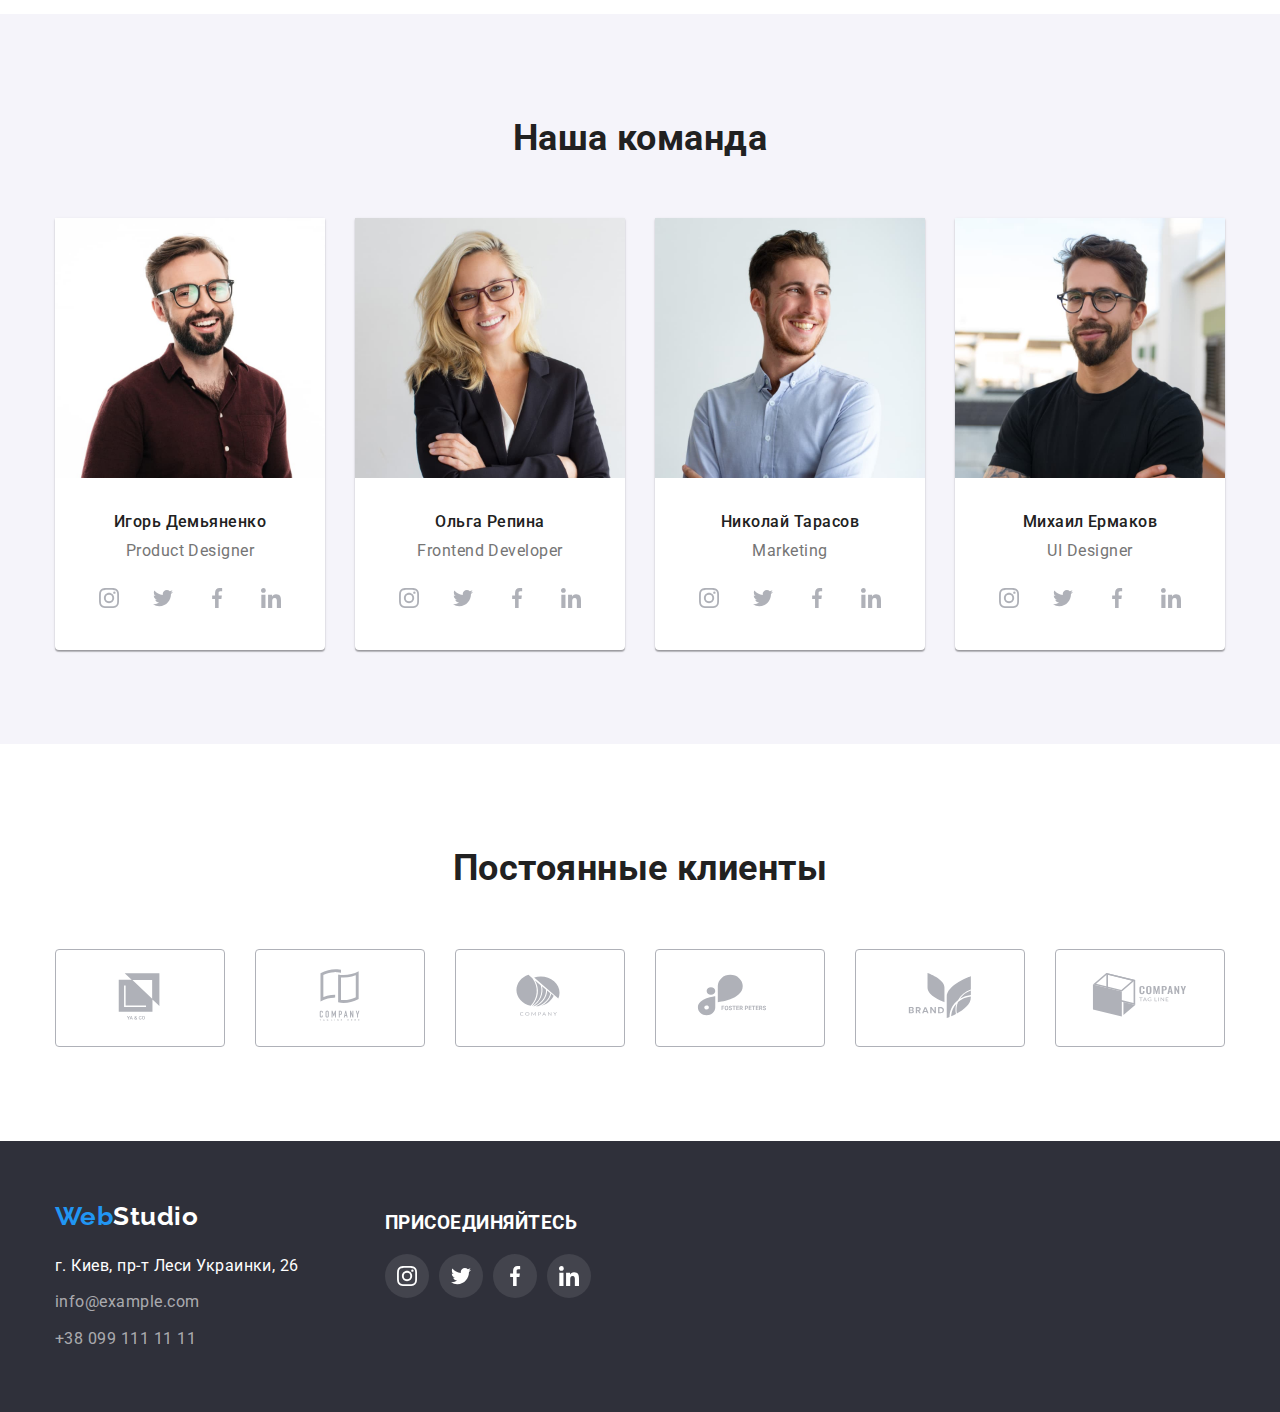
==== commit 46151dde: "hm5" ====
--- a/index.html
+++ b/index.html
@@ -44,11 +44,10 @@
             <button data-modal-open class="btn" type="button">Заказать услугу</button>
             <div class="backdrop is-hidden" data-modal>
                <div class="modal">
-                  <p>Закрыть</p>
+                  <button data-modal-close>Закрыть</button>
                </div>
             </div>
-            <button data-modal-close>            </button>
-      </section>
+      </section> 
       <section class="section"> 
          <div class="container">
             <h2 class="section-title visually-hidden">Особенности</h2>
--- a/css/style.css
+++ b/css/style.css
@@ -19,6 +19,7 @@
   --card-shadow: 0px 1px 3px rgba(0, 0, 0, 0.12),
     0px 1px 1px rgba(0, 0, 0, 0.14), 0px 2px 1px rgba(0, 0, 0, 0.2);
   --card-interval: 30px;
+  --timing-function: cubic-bezier(0.4, 0, 0.2, 1)
 }
 body{
 
@@ -209,9 +210,11 @@
   border-radius: 4px;
   border: 0;
   padding: 10px 32px;
+  transition: background-color 250ms var(--timing-function);
 }
 .btn:hover {
-  background: #188ce8;
+  background-color: #188ce8;
+  transition: transform 250ms var(--timing-function)
 }
 .backdrop{
   position: fixed;
@@ -221,6 +224,10 @@
   height: 100%;
   background-color: rgba(0, 0, 0, 0.2);
 }
+.backdrop.is-hidden{
+  opacity: 0;
+  pointer-events: none;
+}
 .modal{
   position: absolute;
   top: 50%;
@@ -230,8 +237,7 @@
   min-width: 528px;
   border-radius: 4px;
   background: #FFFFFF;
-
-
+  text-align: right;
 }
 .section {
   padding: 94px 0;
@@ -350,10 +356,12 @@
   border-radius: 50%;
   border: 0;
   padding: 0;
+  transition: background-color 250ms var(--timing-function);
 }
 .social-links:hover,
 .social-links:focus{
-  background: var(--accent-color);
+  background-color: var(--accent-color);
+  transition: transform 250ms var(--timing-function)
 }
 .links-icon{
   fill: #AFB1B8;
@@ -361,6 +369,7 @@
 .social-links:hover .links-icon, .social-links:focus .links-icon    
 {
   fill: #FFFFFF;
+
 }     
 .client-list{
   display: flex;
@@ -440,25 +449,36 @@
   margin-left: var(--card-interval);
   margin-top: var(--card-interval);
 }
+.project-item{
+
+
+}
+.project-link:hover .project-overlay{
+  display: block;
+}
+
 .project-overlay{
   position: relative;
+
 }
 
 .project-text-is-hidden{
   position: absolute;
   opacity: 0;
   width: 100%;
-  top: 50%;
-  left: 50%;
-  transform: translate(-50%,-50%);
+  bottom: 0;
+  left: 0;
   font-size: 18px;
   line-height: 1.56;
   color:#ffffff;
-  padding: 63px 24px;       
+  padding: 63px 24px;  
+  
+  transition: transform 250ms;
 }
 
 .project-link:hover .project-text-is-hidden, .project-link:focus .project-text-is-hidden{ 
   opacity: 1;
+  transform: translateY(-50px);
 } 
 
 .project-link:hover .project-overlay::before,
@@ -469,6 +489,7 @@
   width: 100%;
   height: 100%;
   background: rgba(33, 150, 243, 0.9);
+  transform: 
 }
 
 .project-link:hover, 
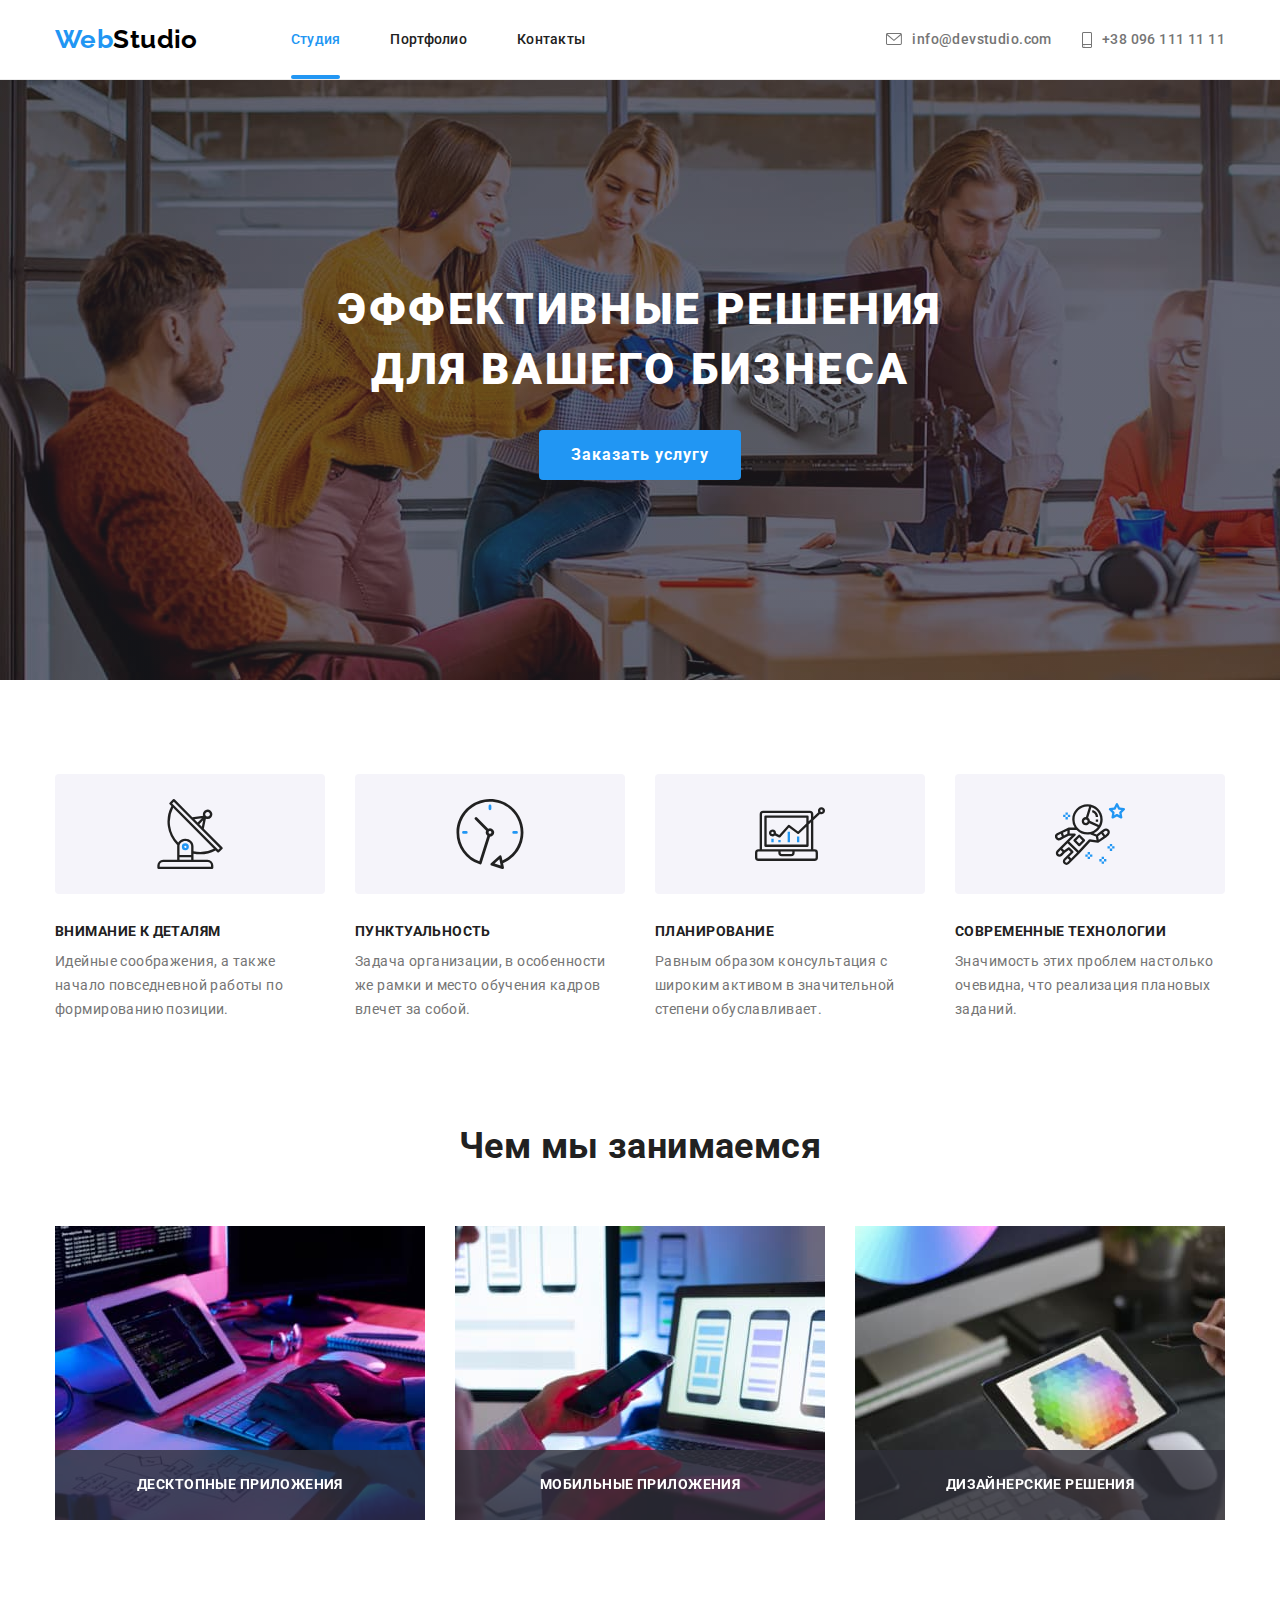
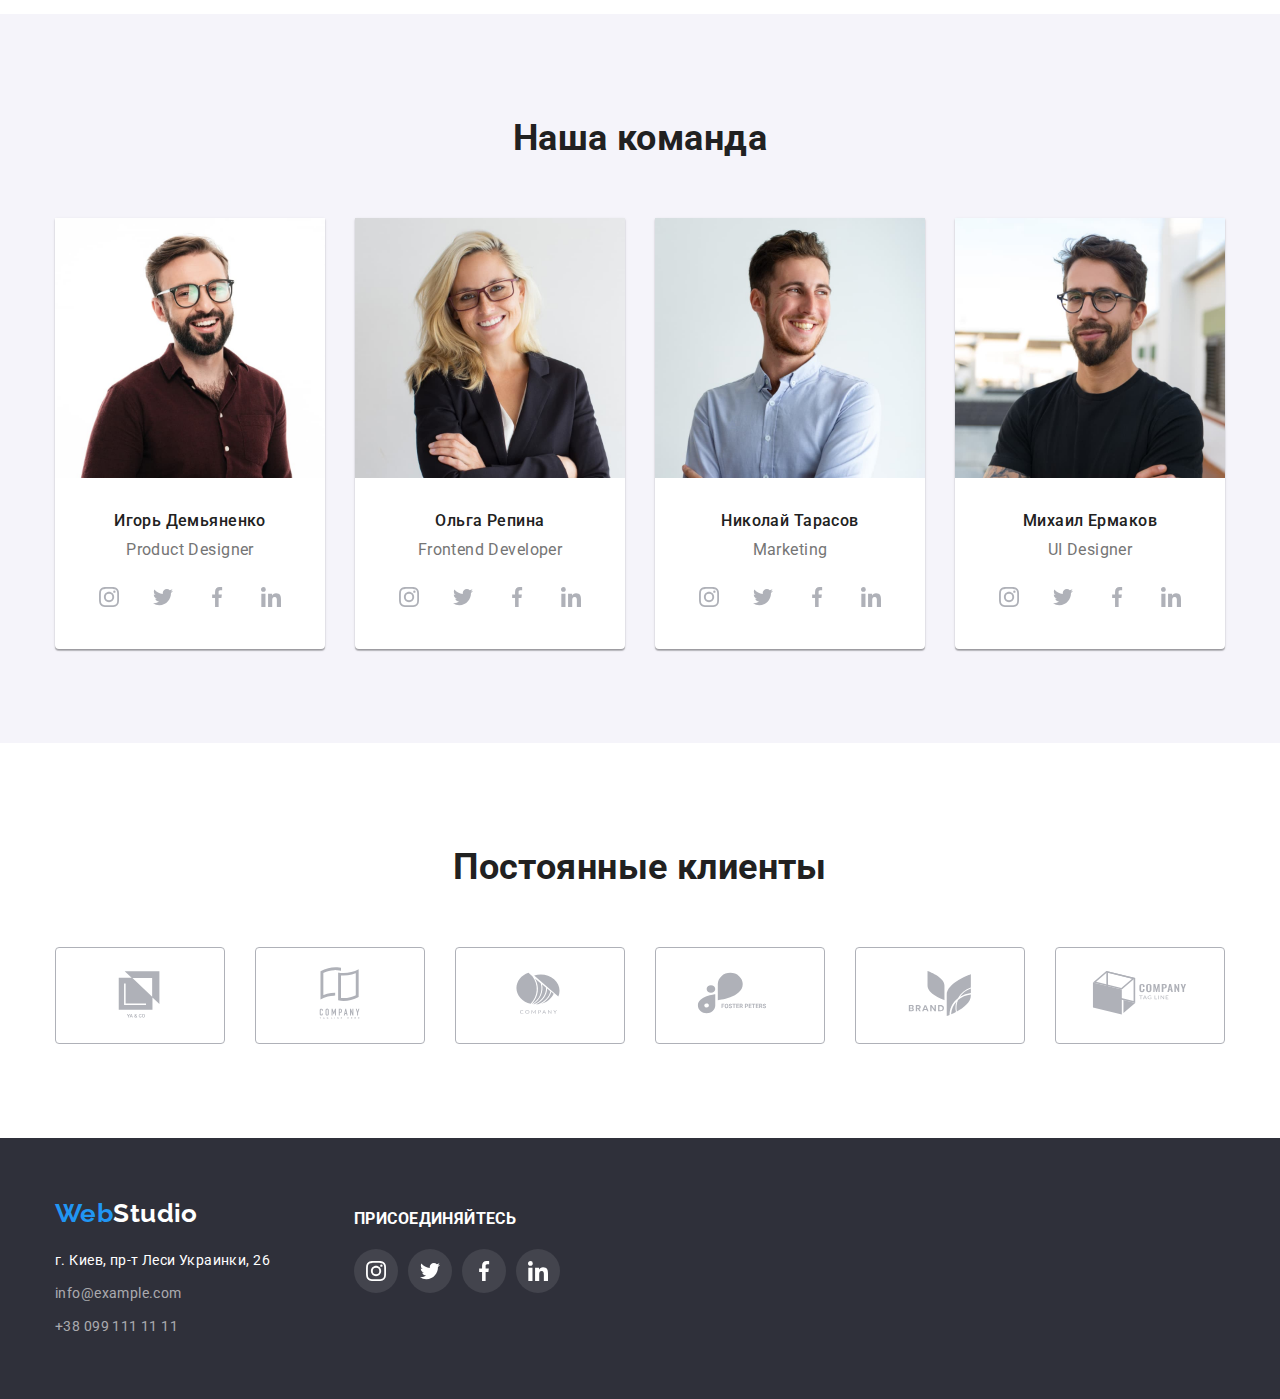
==== commit b069bf66: "hm5" ====
--- a/index.html
+++ b/index.html
@@ -14,13 +14,13 @@
       <div class="container container-header">
          <nav class="site-nav">
             <a href="" class="logo">Web<span class="studio">Studio</span></a>
-            <ul class="nav-list">
-               <li class="nav-item"> <a href="" class="link-current">Студия</a> </li>
-               <li class="nav-item"> <a href="./portfolio.html" class="link">Портфолио</a> </li>
-               <li class="nav-item"> <a href="" class="link">Контакты</a> </li>
+            <ul class="navigation">
+               <li class="navigation-item"> <a href="" class="navigation-link current">Студия</a> </li>
+               <li class="navigation-item"> <a href="./portfolio.html" class="navigation-link">Портфолио</a> </li>
+               <li class="navigation-item"> <a href="" class="navigation-link">Контакты</a> </li>
             </ul>
          </nav>
-            <ul class="contacts-list">
+            <ul class="contacts">
                <li class="contacts-item"> 
                   <a href="mailto:info@example.com" class="contacts-link">
                      <svg class="contacts-icon" width="16" height="12">
@@ -44,14 +44,18 @@
             <button data-modal-open class="btn" type="button">Заказать услугу</button>
             <div class="backdrop is-hidden" data-modal>
                <div class="modal">
-                  <button data-modal-close>Закрыть</button>
+                  <button class="btn-close" data-modal-close>
+                     <svg class="btn-icon" width="18" height="18">
+                        <use href="./images/sprite.svg#icon-close-black"></use>
+                     </svg>
+                  </button>
                </div>
             </div>
       </section> 
       <section class="section"> 
          <div class="container">
             <h2 class="section-title visually-hidden">Особенности</h2>
-            <ul class="features-list">
+            <ul class="features">
                <li class="features-item"> 
                   <div class="features-box">
                      <svg class="features-icon" width="70" height="70">
@@ -94,22 +98,22 @@
       <section class="section section-img">
          <div class="container">
             <h2 class="section-title">Чем мы занимаемся</h2>
-            <ul class="img-list">
-               <li class=""> 
-                  <div class="img-overlay">
+            <ul class="img">
+               <li class="img-item"> 
                      <img class="img" src="./images/box1.jpg" alt="box1" width="370">
+                     <div class="img-thumb">
                      <h3 class="img-title">ДЕСКТОПНЫЕ ПРИЛОЖЕНИЯ</h3>
                    </div>
                </li>
-               <li class=""> 
-                  <div class="img-overlay">
+               <li class="img-item"> 
                      <img class="img" src="./images/box2.jpg" alt="box2" width="370">
+                      <div class="img-thumb">
                      <h3 class="img-title">МОБИЛЬНЫЕ ПРИЛОЖЕНИЯ</h3>
                   </div>
                   </li>
-               <li class=""> 
-                  <div class="img-overlay">
+               <li class="img-item"> 
                      <img class="img" src="./images/box3.jpg" alt="box3" width="370">
+               <div class="img-thumb">
                      <h3 class="img-title">ДИЗАЙНЕРСКИЕ РЕШЕНИЯ</h3>
                   </div>
                </li>
@@ -119,35 +123,35 @@
       <section class="section section-team">
          <div class="container">
             <h2 class="section-title">Наша команда</h2>
-            <ul class="team-list">
-               <li class="team-list-item">
+            <ul class="team">
+               <li class="team-item">
                   <img src="./images/ProductDesigner.jpg" alt="ProductDesigner" width="270">
                      <div class="team-stand">
-                        <h3 class="team-list-name">Игорь Демьяненко</h3>
-                        <p class="team-list-position">Product Designer</p>
-                        <ul class="social-list">
-                           <li class="social-list-item">
+                        <h3 class="team-name">Игорь Демьяненко</h3>
+                        <p class="team-position">Product Designer</p>
+                        <ul class="social">
+                           <li class="social-item">
                               <a href="" class="social-links">
                                  <svg class="links-icon" width="20" height="20">
                                     <use href="./images/sprite.svg#icon-instagram-2"></use>
                                  </svg>
                               </a>
                            </li>
-                           <li class="social-list-item">
+                           <li class="social-item">
                               <a href="" class="social-links">
                                  <svg class="links-icon" width="20" height="20">
                                     <use href="./images/sprite.svg#icon-twitter-1"></use>
                                  </svg>
                               </a>
                            </li>
-                           <li class="social-list-item">
+                           <li class="social-item">
                               <a href="" class="social-links">
                                  <svg class="links-icon" width="20" height="20">
                                     <use href="./images/sprite.svg#icon-facebook-1"></use>
                                  </svg>
                               </a>
                            </li>
-                           <li class="social-list-item">
+                           <li class="social-item">
                               <a href="" class="social-links">
                                  <svg class="links-icon" width="20" height="20">
                                     <use href="./images/sprite.svg#icon-linkedin-1"></use>
@@ -157,34 +161,34 @@
                         </ul>
                      </div>
                </li>
-               <li class="team-list-item">
+               <li class="team-item">
                   <img src="./images/FrontendDeveloper.jpg" alt="FrontendDeveloper" width="270">
                      <div class="team-stand">
-                        <h3 class="team-list-name">Ольга Репина</h3>
-                        <p class="team-list-position">Frontend Developer</p>
-                         <ul class="social-list">
-                           <li class="social-list-item">
+                        <h3 class="team-name">Ольга Репина</h3>
+                        <p class="team-position">Frontend Developer</p>
+                         <ul class="social">
+                           <li class="social-item">
                               <a href="" class="social-links">
                                  <svg class="links-icon" width="20" height="20">
                                     <use href="./images/sprite.svg#icon-instagram-2"></use>
                                  </svg>
                               </a>
                            </li>
-                           <li class="social-list-item">
+                           <li class="social-item">
                               <a href="" class="social-links">
                                  <svg class="links-icon" width="20" height="20">
                                     <use href="./images/sprite.svg#icon-twitter-1"></use>
                                  </svg>
                               </a>
                            </li>
-                           <li class="social-list-item">
+                           <li class="social-item">
                               <a href="" class="social-links">
                                  <svg class="links-icon" width="20" height="20">
                                     <use href="./images/sprite.svg#icon-facebook-1"></use>
                                  </svg>
                               </a>
                            </li>
-                           <li class="social-list-item">
+                           <li class="social-item">
                               <a href="" class="social-links">
                                  <svg class="links-icon" width="20" height="20">
                                     <use href="./images/sprite.svg#icon-linkedin-1"></use>
@@ -194,34 +198,34 @@
                         </ul>
                      </div>
                </li>        
-               <li class="team-list-item">
+               <li class="team-item">
                   <img src="./images/Marketing.jpg" alt="Marketing" width="270">
                      <div class="team-stand">
-                        <h3 class="team-list-name">Николай Тарасов</h3>
-                        <p class="team-list-position">Marketing</p>
-                         <ul class="social-list">
-                           <li class="social-list-item">
+                        <h3 class="team-name">Николай Тарасов</h3>
+                        <p class="team-position">Marketing</p>
+                         <ul class="social">
+                           <li class="social-item">
                               <a href="" class="social-links">
                                  <svg class="links-icon" width="20" height="20">
                                     <use href="./images/sprite.svg#icon-instagram-2"></use>
                                  </svg>
                               </a>
                            </li>
-                           <li class="social-list-item">
+                           <li class="social-item">
                               <a href="" class="social-links">
                                  <svg class="links-icon" width="20" height="20">
                                     <use href="./images/sprite.svg#icon-twitter-1"></use>
                                  </svg>
                               </a>
                            </li>
-                           <li class="social-list-item">
+                           <li class="social-item">
                               <a href="" class="social-links">
                                  <svg class="links-icon" width="20" height="20">
                                     <use href="./images/sprite.svg#icon-facebook-1"></use>
                                  </svg>
                               </a>
                            </li>
-                           <li class="social-list-item">
+                           <li class="social-item">
                               <a href="" class="social-links">
                                  <svg class="links-icon" width="20" height="20">
                                     <use href="./images/sprite.svg#icon-linkedin-1"></use>
@@ -231,34 +235,34 @@
                         </ul>
                      </div>
                </li>        
-               <li class="team-list-item">
+               <li class="team-item">
                   <img src="./images/UIDesigner.jpg" alt="UIDesigner" width="270">
                      <div class="team-stand">
-                        <h3 class="team-list-name">Михаил Ермаков</h3>
-                        <p class="team-list-position">UI Designer</p>
-                         <ul class="social-list">
-                           <li class="social-list-item">
+                        <h3 class="team-name">Михаил Ермаков</h3>
+                        <p class="team-position">UI Designer</p>
+                         <ul class="social">
+                           <li class="social-item">
                               <a href="" class="social-links">
                                  <svg class="links-icon" width="20" height="20">
                                     <use href="./images/sprite.svg#icon-instagram-2"></use>
                                  </svg>
                               </a>
                            </li>
-                           <li class="social-list-item">
+                           <li class="social-item">
                               <a href="" class="social-links">
                                  <svg class="links-icon" width="20" height="20">
                                     <use href="./images/sprite.svg#icon-twitter-1"></use>
                                  </svg>
                               </a>
                            </li>
-                           <li class="social-list-item">
+                           <li class="social-item">
                               <a href="" class="social-links">
                                  <svg class="links-icon" width="20" height="20">
                                     <use href="./images/sprite.svg#icon-facebook-1"></use>
                                  </svg>
                               </a>
                            </li>
-                           <li class="social-list-item">
+                           <li class="social-item">
                               <a href="" class="social-links">
                                  <svg class="links-icon" width="20" height="20">
                                     <use href="./images/sprite.svg#icon-linkedin-1"></use>
@@ -274,7 +278,7 @@
       <section class="section">
          <div class="container">
             <h2 class="section-title">Постоянные клиенты</h2>
-            <ul class="client-list">
+            <ul class="client">
                <li class="client-item">
                   <a href="" class="client-link">
                      <svg class="client-icon" width="106" height="60">
@@ -325,39 +329,39 @@
       <div class="container-footer">
          <div>
             <a href="" class="logo-footer">Web<span class="studio-footer">Studio</span></a>
-            <address class="address">
-               <ul class="address-list">
-                  <li class="address-list-item"> <p> г. Киев, пр-т Леси Украинки, 26</p></li>
-                  <li class="address-list-item"> <a href="mailto:info@example.com" class="contacts-link-footer">info@example.com</a></li>
-                  <li class="address-list-item"> <a href="tel:+380991111111" class="contacts-link-footer">+38 099 111 11 11</a></li>
+            <address class="address-footer">
+               <ul class="address">
+                  <li class="address-item"> <p> г. Киев, пр-т Леси Украинки, 26</p></li>
+                  <li class="address-item"> <a href="mailto:info@example.com" class="contacts-link-footer">info@example.com</a></li>
+                  <li class="address-item"> <a href="tel:+380991111111" class="contacts-link-footer">+38 099 111 11 11</a></li>
                </ul>
             </address>
          </div>
          <div class="social-box">
             <h3 class="social-box-title">ПРИСОЕДИНЯЙТЕСЬ</h3>
-             <ul class="social-list">
-               <li class="social-list-item">
+             <ul class="social">
+               <li class="social-item">
                   <a href="" class="social-links social-links-footer">
                      <svg class="links-icon-footer" width="20" height="20">
                         <use href="./images/sprite.svg#icon-instagram-2"></use>
                      </svg>
                   </a>
                </li>
-               <li class="social-list-item">
+               <li class="social-item">
                  <a href="" class="social-links social-links-footer">
                     <svg class="links-icon-footer" width="20" height="20">
                          <use href="./images/sprite.svg#icon-twitter-1"></use>
                      </svg>
                   </a>
                </li>
-               <li class="social-list-item">
+               <li class="social-item">
                   <a href="" class="social-links social-links-footer">
                     <svg class="links-icon-footer" width="20" height="20">
                         <use href="./images/sprite.svg#icon-facebook-1"></use>
                      </svg>
                   </a>
                </li>
-               <li class="social-list-item">
+               <li class="social-item">
                   <a href="" class="social-links social-links-footer">
                      <svg class="links-icon-footer" width="20" height="20">
                         <use href="./images/sprite.svg#icon-linkedin-1"></use>
--- a/css/style.css
+++ b/css/style.css
@@ -1,12 +1,3 @@
-html {
-  box-sizing: border-box;
-}
-
-*,
-*::before,
-*::after {
-  box-sizing: inherit;
-}
 
 :root {
   --primary-text-color: #212121;
@@ -22,25 +13,20 @@
   --timing-function: cubic-bezier(0.4, 0, 0.2, 1)
 }
 body{
-
   font-family: Roboto, sans-serif;
   color: var(--primary-text-color);
   background-color: var(--primary-white-color);
   letter-spacing: 0.03em;
-  
-}
-h1,
-h2,
-h3,
-h4,
-p,
-ul {
+  font-size: 14px;
+}
+h1,h2,h3,h4,p,ul {
   margin: 0;
-  padding: 0;
 }
 ul {
   list-style: none;
-}
+  padding: 0;
+}
+
 /* Common classes */
 .container {
   width: 1200px;
@@ -96,17 +82,19 @@
   color: var(--logo-color);
 }
 
-.nav-list {
-  display: flex;
-}
-.nav-item:not(:last-child) {
+.navigation {
+  display: flex;
+}
+.navigation-item:not(:last-child) {
   margin-right: 50px;
 }
-.contacts-item:not(:last-child) {
+.contacts:not(:last-child) {
   margin-right: 50px;
 }
-
-.link {
+.navigation-item {
+  
+}
+.navigation-link {
   color: var(--primary-text-color);
   text-decoration: none;
   display: block;
@@ -115,19 +103,14 @@
   font-weight: 500;
   line-height: 1.14;
   letter-spacing: 0.02em;
-}
-.link-current {
+  transition: color 250ms var(--timing-function);
+}
+.current {
+  color: var(--accent-color);
   position: relative;
-  color: var(--accent-color);
-  text-decoration: none;
-  display: block;
-  padding-top: 32px;
-  padding-bottom: 32px;
-  font-weight: 500;
-  line-height: 1.14;
-  letter-spacing: 0.02em;
-}
-.link-current::after{
+
+}
+.current::after{
   position: absolute;
   content: "";
   left: 0;
@@ -137,18 +120,16 @@
   background: #2196F3;
   border-radius: 2px;
 }
-.link:hover,
-.link:focus,
-.contacts-link:hover .contacts-icon,.contacts-link:focus .contacts-icon
- {
+.navigation-link:hover,.navigation-link:focus,.contacts-link:hover .contacts-icon,.contacts-link:focus .contacts-icon{
   fill:var(--accent-color);
   color: var(--accent-color);
 }
+
 .contacts-link:hover,.contacts-link:focus{
   color: var(--accent-color);
 }
 
-.contacts-list {
+.contacts {
   display: flex;
   align-items: center;
 }
@@ -168,11 +149,12 @@
   line-height: 1.14;
   padding-top: 20px;
   padding-bottom: 20px;
+  transition: color 250ms var(--timing-function);
 }
 .contacts-icon{
   margin-right: 10px;
   fill: var(--text-color);
-  padding: 0;
+  transition: fill 250ms var(--timing-function);
 }
 
 
@@ -186,8 +168,7 @@
   background-repeat: no-repeat;
   margin-left: auto;
   margin-right: auto;
-  background-image:linear-gradient(to right, rgba(47, 48, 58, 0.4),rgba(47, 48, 58, 0.4)),
-                   url(../images/background.css/background\ img.jpg);
+  background-image:linear-gradient(to right, rgba(47, 48, 58, 0.4),rgba(47, 48, 58, 0.4)), url(../images/background.css/background\ img.jpg);
 }
 
 .title-hero {
@@ -212,9 +193,25 @@
   padding: 10px 32px;
   transition: background-color 250ms var(--timing-function);
 }
-.btn:hover {
-  background-color: #188ce8;
-  transition: transform 250ms var(--timing-function)
+.btn-close{
+  display: flex;
+  justify-content: center;
+  align-items: center;
+  width: 30px;
+  height: 30px;
+  cursor: pointer;
+  margin: 8px 8px 0 0;
+  margin-left: auto;
+  border: 1px solid rgba(0, 0, 0, 0.1);
+  background: #FFFFFF;
+  border-radius: 50%;
+}
+.btn-icon{
+  fill:#000000;
+  
+}
+.btn:hover, .btn:focus{
+  background-color: #188ce8; 
 }
 .backdrop{
   position: fixed;
@@ -249,48 +246,44 @@
   text-align: center;
   margin-bottom: 50px;
 }
-
-.features-list {
-  display: flex;
-}
-
+.features {
+  display: flex;
+}
 .features-item:not(:last-child) {
   margin-right: var(--card-interval);
 }
-
 .features-box{
   display: flex;
   margin-bottom:var(--card-interval);
   background: var(--grey-color);
   align-items: center;
   padding: 25px 100px;
-}
-
+  border-radius: 4px;
+}
 .features-title {
   font-weight: 700;
   line-height: 1.14;
   font-size: 14px;
-  margin-bottom: 10px;
+  margin-bottom: 10px; 
 }
 .features-text {
   color: var(--text-color);
   line-height: 1.71;
-  font-size: 14px;
 }
 .section-img {
   padding-top: 0;
 }
-.img-list {
+.img {
   display: flex;
   justify-content: space-between;
 }
-.img-overlay{
+.img-item{
   position: relative;
   display: flex;
   justify-content: center;
 }
+
 .img-title{
-  position: absolute;
   display: block;
   bottom: 0;
   padding: 27px 0;
@@ -299,24 +292,22 @@
   font-weight: 700;
   line-height: 1.14;
 }
-.img-overlay::before{
+.img-thumb{
   position: absolute;
-  content: "";
+  bottom: 0;
   width: 100%;
-  height: 70px;
-  bottom: 0;
-  left: 0;
-  background: rgba(47, 48, 58, 0.8);
+  background-color: rgba(47, 48, 58, 0.8);
+  text-align: center;
 }
 
 .section-team {
   background: var(--grey-color);
 }
-.team-list {
+.team {
   display: flex;
   justify-content: space-between;
 }
-.team-list-item {
+.team-item {
   background: var(--primary-white-color);
   box-shadow: var(--card-shadow);
   border-radius: 0px 0px 4px 4px;
@@ -325,24 +316,24 @@
 .team-stand {
   padding: 30px 0;
 }
-.team-list-name {
+.team-name {
   font-size: 16px;
   font-weight: 500;
   line-height: 1.19;
   margin-bottom: 10px;
 }
-.team-list-position {
+.team-position {
   color: var(--text-color);
   font-size: 16px;
   line-height: 1.19;
   margin-bottom: 16px;
 }
-.social-list{
+.social{
   display: flex;
   align-items: center;
   justify-content: center;
 }
-.social-list-item:not(:last-child){
+.social-item:not(:last-child){
   margin-right: 10px;
 }
 .social-links{
@@ -358,25 +349,22 @@
   padding: 0;
   transition: background-color 250ms var(--timing-function);
 }
-.social-links:hover,
-.social-links:focus{
+.social-links:hover,.social-links:focus{
   background-color: var(--accent-color);
-  transition: transform 250ms var(--timing-function)
+
 }
 .links-icon{
   fill: #AFB1B8;
+  transition: fill 250ms var(--timing-function)
 }
 .social-links:hover .links-icon, .social-links:focus .links-icon    
 {
   fill: #FFFFFF;
-
 }     
-.client-list{
-  display: flex;
-}
-.client-item{
- 
-}
+.client{
+  display: flex;
+}
+
 .client-item:not(:last-child){
  margin-right: var(--card-interval);
 }
@@ -388,36 +376,32 @@
   background: #FFFFFF;
   border-radius: 4px;
   padding: 16px 31px;
+  transition: border-color 250ms var(--timing-function);
 }
 .client-link:hover .client-icon, .client-link:focus .client-icon{
   fill: var(--accent-color);
 }
 .client-link:hover, .client-link:focus{
-  border-color: var(--accent-color);
+  border-color: var(--accent-color);  
 }
 .client-icon{
   fill: #AFB1B8;
-}
-.client-icon:hover,
-.client-icon:focus{
+  transition: fill 250ms var(--timing-function);
+}
+.client-icon:hover, .client-icon:focus{
   fill: var(--accent-color);
 }
 /* main portfolio.html */
-.portfolio-section {
-}
-
-.filter-list {
+
+.filter {
   display: flex;
   justify-content: center;
   margin-bottom: 50px;
 }
-.filter-item {
-}
+
 .filter-item:not(:last-child) {
-  margin-right: 8px;
-  
-}
-
+  margin-right: 8px; 
+}
 .filter-button {
   cursor: pointer;
   background: var(--grey-color);
@@ -428,16 +412,15 @@
   border: none;
   display: inline-block;
   padding: 6px 22px;
+  transition: color 250ms var(--timing-function), background 250ms var(--timing-function);
 }
 .filter-button:hover , .filter-button:focus{
   color: var(--primary-white-color);
   background: var(--accent-color);
-  box-shadow: 0px 3px 1px rgba(0, 0, 0, 0.1), 
-              0px 1px 2px rgba(0, 0, 0, 0.08), 
-              0px 2px 2px rgba(0, 0, 0, 0.12);
-}
-
-.project-list {
+  box-shadow: 0px 3px 1px rgba(0, 0, 0, 0.1),  0px 1px 2px rgba(0, 0, 0, 0.08), 0px 2px 2px rgba(0, 0, 0, 0.12);
+}
+
+.project {
   display: flex;
   flex-wrap: wrap;
   margin-left: calc(-1 * var(--card-interval));
@@ -449,61 +432,47 @@
   margin-left: var(--card-interval);
   margin-top: var(--card-interval);
 }
-.project-item{
-
-
-}
-.project-link:hover .project-overlay{
-  display: block;
+
+.project-link:hover .project-thumb{ 
+}
+
+.project-thumb{
+  position: relative;
+  overflow: hidden;
 }
 
 .project-overlay{
-  position: relative;
-
-}
-
-.project-text-is-hidden{
   position: absolute;
-  opacity: 0;
+  height: 100%;
   width: 100%;
-  bottom: 0;
+  top: 0;
   left: 0;
   font-size: 18px;
   line-height: 1.56;
+  padding: 63px 24px;  
+  background: rgba(33, 150, 243, 0.9);
   color:#ffffff;
-  padding: 63px 24px;  
-  
-  transition: transform 250ms;
-}
-
-.project-link:hover .project-text-is-hidden, .project-link:focus .project-text-is-hidden{ 
-  opacity: 1;
-  transform: translateY(-50px);
-} 
-
-.project-link:hover .project-overlay::before,
-.project-link:focus .project-overlay::before{
+  transform: translateY(100%);
+  transition: transform 250ms var(--timing-function);
+  overflow: hidden;
+}
+
+.project-text-is-hidden{
   display: block;
-  position: absolute;
-  content: "";
-  width: 100%;
-  height: 100%;
-  background: rgba(33, 150, 243, 0.9);
-  transform: 
-}
-
-.project-link:hover, 
-.project-link:focus{
- box-shadow: 0px 1px 1px rgba(0, 0, 0, 0.12),
-             0px 4px 4px rgba(0, 0, 0, 0.06), 
-             1px 4px 6px rgba(0, 0, 0, 0.16);
+}
+
+.project-link:hover .project-overlay, .project-link:focus .project-overlay{
+  transform: translateY(0);
+}
+      
+.project-link:hover, .project-link:focus{
+ box-shadow: 0px 1px 1px rgba(0, 0, 0, 0.12), 0px 4px 4px rgba(0, 0, 0, 0.06), 1px 4px 6px rgba(0, 0, 0, 0.16);
 }
 .project-link {
   text-decoration: none;
   color: var(--primary-text-color);
-  display: block;
-}
-
+  display: block; 
+}
 .project-title {
   font-size: 18px;
   font-weight: 700;
@@ -516,11 +485,11 @@
   font-size: 16px;
   line-height: 1.88;
 }
-.border {
+.border-box {
   padding: 20px 24px;
-  border-left: 1px solid #EEEEEE; ;
-  border-right: 1px solid #EEEEEE; ;
-  border-bottom: 1px solid #EEEEEE; ;
+  border-left: 1px solid #EEEEEE; 
+  border-right: 1px solid #EEEEEE; 
+  border-bottom: 1px solid #EEEEEE; 
 }
 /* common footer */
 .footer {
@@ -539,7 +508,6 @@
   font-weight: 700;
   font-size: 26px;
   line-height: 1.19;
-  text-align: left;
   text-decoration: none;
   display: inline-block;
   margin-bottom: 20px;
@@ -548,16 +516,14 @@
   color: var(--primary-white-color);
   display: inline-block;
 }
-.address {
+.address-footer {
   color: var(--primary-white-color);
   line-height: 1.71;
   padding-right: 1em;
-}
-.address-list {
   font-style: normal;
 }
 
-.address-list-item:not(:last-child) {
+.address-item:not(:last-child) {
   margin-bottom: 9px;
 }
 .contacts-link-footer {
@@ -580,6 +546,7 @@
 .social-links-footer{
   background: #43444D;
 }
+
 .links-icon-footer{
   fill: #FFFFFF;
-}+}
